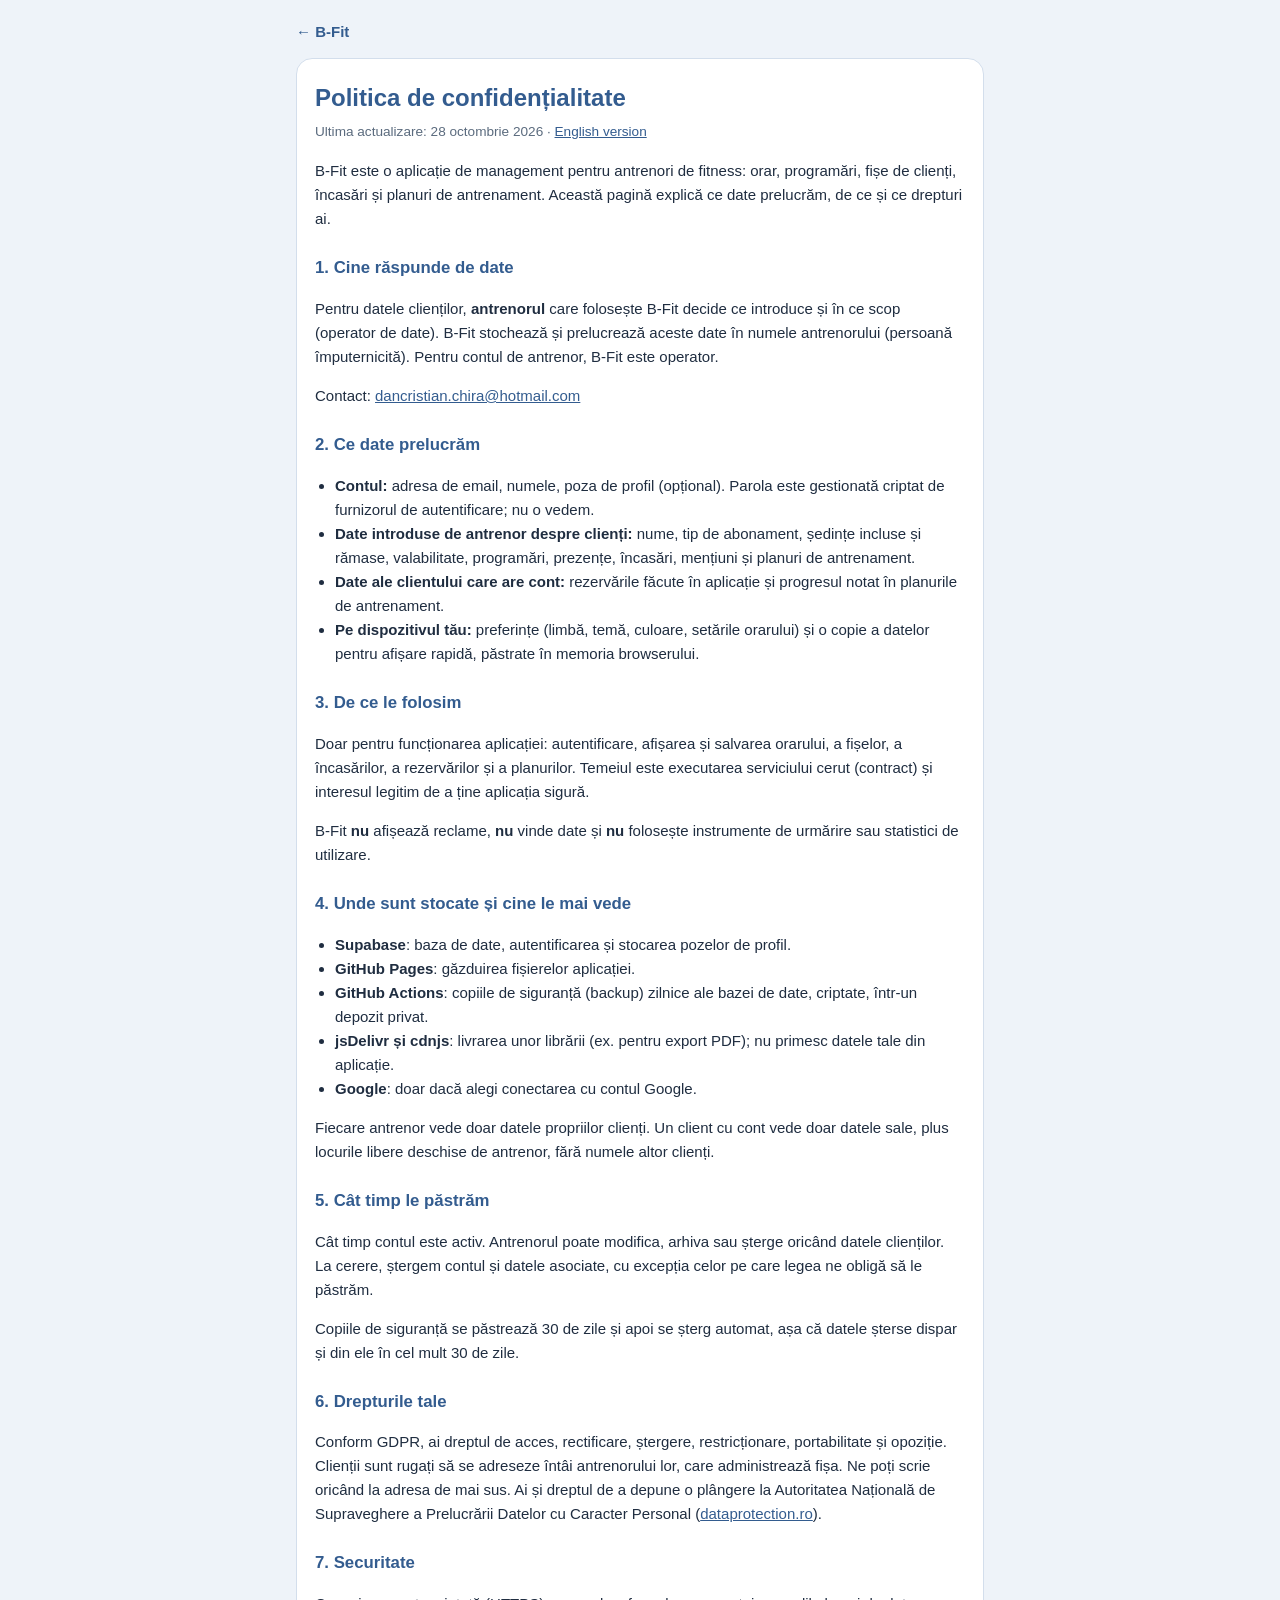
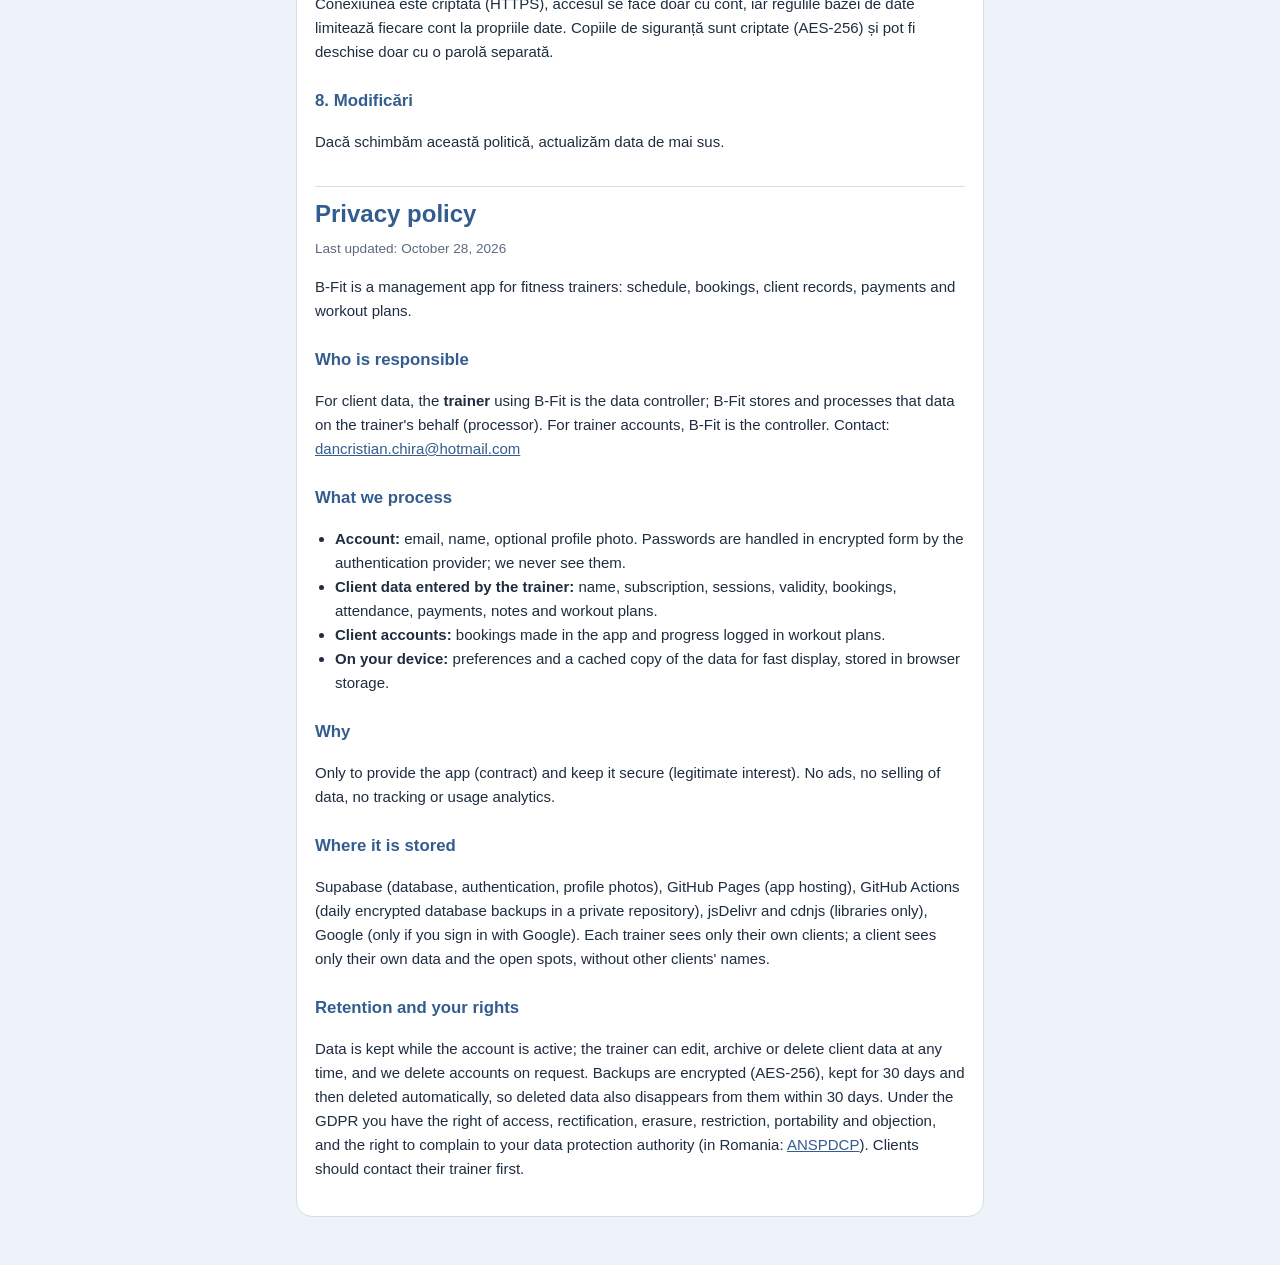
==== confidentialitate.html @ c0c9ba69 "Client: Descarcă PDF descarcă direct (buton mai scurt), fără textul fix „se salvează automat”; email" ====
<!DOCTYPE html>
<html lang="ro">
<head>
  <meta charset="UTF-8">
  <meta name="viewport" content="width=device-width, initial-scale=1.0">
  <title>Politica de confidențialitate · B-Fit</title>
  <link rel="icon" type="image/png" href="icon-blue.png">
  <style>
    :root { --primary: #335c8f; --text: #1f2d40; --muted: #5b6b7e; --bg: #eef3f9; --card: #ffffff; --border: #d3deec; }
    @media (prefers-color-scheme: dark) {
      :root { --primary: #7fa6d9; --text: #e4ecf6; --muted: #94a5ba; --bg: #0d1118; --card: #18202b; --border: #2a3646; }
    }
    * { box-sizing: border-box; }
    body { margin: 0; background: var(--bg); color: var(--text); font: 15px/1.6 -apple-system, BlinkMacSystemFont, "Segoe UI", Roboto, sans-serif; }
    main { max-width: 720px; margin: 0 auto; padding: 20px 16px 48px; }
    .card { background: var(--card); border: 1px solid var(--border); border-radius: 16px; padding: 20px 18px; }
    h1 { color: var(--primary); font-size: 1.5rem; margin: 0 0 4px; }
    h2 { color: var(--primary); font-size: 1.05rem; margin: 24px 0 6px; }
    .data { color: var(--muted); font-size: 0.85rem; margin: 0 0 16px; }
    a { color: var(--primary); }
    ul { padding-left: 20px; }
    .inapoi { display: inline-block; margin-bottom: 14px; font-weight: 700; text-decoration: none; }
    .lang { margin-top: 32px; padding-top: 8px; border-top: 1px solid var(--border); }
  </style>
</head>
<body>
<main>
  <a class="inapoi" href="index.html">← B-Fit</a>
  <div class="card">
    <h1>Politica de confidențialitate</h1>
    <p class="data">Ultima actualizare: 28 octombrie 2026 · <a href="#en">English version</a></p>

    <p>B-Fit este o aplicație de management pentru antrenori de fitness: orar, programări, fișe de clienți, încasări și planuri de antrenament. Această pagină explică ce date prelucrăm, de ce și ce drepturi ai.</p>

    <h2>1. Cine răspunde de date</h2>
    <p>Pentru datele clienților, <b>antrenorul</b> care folosește B-Fit decide ce introduce și în ce scop (operator de date). B-Fit stochează și prelucrează aceste date în numele antrenorului (persoană împuternicită). Pentru contul de antrenor, B-Fit este operator.</p>
    <p>Contact: <a href="mailto:dancristian.chira@hotmail.com">dancristian.chira@hotmail.com</a></p>

    <h2>2. Ce date prelucrăm</h2>
    <ul>
      <li><b>Contul:</b> adresa de email, numele, poza de profil (opțional). Parola este gestionată criptat de furnizorul de autentificare; nu o vedem.</li>
      <li><b>Date introduse de antrenor despre clienți:</b> nume, tip de abonament, ședințe incluse și rămase, valabilitate, programări, prezențe, încasări, mențiuni și planuri de antrenament.</li>
      <li><b>Date ale clientului care are cont:</b> rezervările făcute în aplicație și progresul notat în planurile de antrenament.</li>
      <li><b>Pe dispozitivul tău:</b> preferințe (limbă, temă, culoare, setările orarului) și o copie a datelor pentru afișare rapidă, păstrate în memoria browserului.</li>
    </ul>

    <h2>3. De ce le folosim</h2>
    <p>Doar pentru funcționarea aplicației: autentificare, afișarea și salvarea orarului, a fișelor, a încasărilor, a rezervărilor și a planurilor. Temeiul este executarea serviciului cerut (contract) și interesul legitim de a ține aplicația sigură.</p>
    <p>B-Fit <b>nu</b> afișează reclame, <b>nu</b> vinde date și <b>nu</b> folosește instrumente de urmărire sau statistici de utilizare.</p>

    <h2>4. Unde sunt stocate și cine le mai vede</h2>
    <ul>
      <li><b>Supabase</b>: baza de date, autentificarea și stocarea pozelor de profil.</li>
      <li><b>GitHub Pages</b>: găzduirea fișierelor aplicației.</li>
      <li><b>GitHub Actions</b>: copiile de siguranță (backup) zilnice ale bazei de date, criptate, într-un depozit privat.</li>
      <li><b>jsDelivr și cdnjs</b>: livrarea unor librării (ex. pentru export PDF); nu primesc datele tale din aplicație.</li>
      <li><b>Google</b>: doar dacă alegi conectarea cu contul Google.</li>
    </ul>
    <p>Fiecare antrenor vede doar datele propriilor clienți. Un client cu cont vede doar datele sale, plus locurile libere deschise de antrenor, fără numele altor clienți.</p>

    <h2>5. Cât timp le păstrăm</h2>
    <p>Cât timp contul este activ. Antrenorul poate modifica, arhiva sau șterge oricând datele clienților. La cerere, ștergem contul și datele asociate, cu excepția celor pe care legea ne obligă să le păstrăm.</p>
    <p>Copiile de siguranță se păstrează 30 de zile și apoi se șterg automat, așa că datele șterse dispar și din ele în cel mult 30 de zile.</p>

    <h2>6. Drepturile tale</h2>
    <p>Conform GDPR, ai dreptul de acces, rectificare, ștergere, restricționare, portabilitate și opoziție. Clienții sunt rugați să se adreseze întâi antrenorului lor, care administrează fișa. Ne poți scrie oricând la adresa de mai sus. Ai și dreptul de a depune o plângere la Autoritatea Națională de Supraveghere a Prelucrării Datelor cu Caracter Personal (<a href="https://www.dataprotection.ro" target="_blank" rel="noopener">dataprotection.ro</a>).</p>

    <h2>7. Securitate</h2>
    <p>Conexiunea este criptată (HTTPS), accesul se face doar cu cont, iar regulile bazei de date limitează fiecare cont la propriile date. Copiile de siguranță sunt criptate (AES-256) și pot fi deschise doar cu o parolă separată.</p>

    <h2>8. Modificări</h2>
    <p>Dacă schimbăm această politică, actualizăm data de mai sus.</p>

    <div class="lang" id="en">
      <h1>Privacy policy</h1>
      <p class="data">Last updated: October 28, 2026</p>
      <p>B-Fit is a management app for fitness trainers: schedule, bookings, client records, payments and workout plans.</p>
      <h2>Who is responsible</h2>
      <p>For client data, the <b>trainer</b> using B-Fit is the data controller; B-Fit stores and processes that data on the trainer's behalf (processor). For trainer accounts, B-Fit is the controller. Contact: <a href="mailto:dancristian.chira@hotmail.com">dancristian.chira@hotmail.com</a></p>
      <h2>What we process</h2>
      <ul>
        <li><b>Account:</b> email, name, optional profile photo. Passwords are handled in encrypted form by the authentication provider; we never see them.</li>
        <li><b>Client data entered by the trainer:</b> name, subscription, sessions, validity, bookings, attendance, payments, notes and workout plans.</li>
        <li><b>Client accounts:</b> bookings made in the app and progress logged in workout plans.</li>
        <li><b>On your device:</b> preferences and a cached copy of the data for fast display, stored in browser storage.</li>
      </ul>
      <h2>Why</h2>
      <p>Only to provide the app (contract) and keep it secure (legitimate interest). No ads, no selling of data, no tracking or usage analytics.</p>
      <h2>Where it is stored</h2>
      <p>Supabase (database, authentication, profile photos), GitHub Pages (app hosting), GitHub Actions (daily encrypted database backups in a private repository), jsDelivr and cdnjs (libraries only), Google (only if you sign in with Google). Each trainer sees only their own clients; a client sees only their own data and the open spots, without other clients' names.</p>
      <h2>Retention and your rights</h2>
      <p>Data is kept while the account is active; the trainer can edit, archive or delete client data at any time, and we delete accounts on request. Backups are encrypted (AES-256), kept for 30 days and then deleted automatically, so deleted data also disappears from them within 30 days. Under the GDPR you have the right of access, rectification, erasure, restriction, portability and objection, and the right to complain to your data protection authority (in Romania: <a href="https://www.dataprotection.ro" target="_blank" rel="noopener">ANSPDCP</a>). Clients should contact their trainer first.</p>
    </div>
  </div>
</main>
</body>
</html>
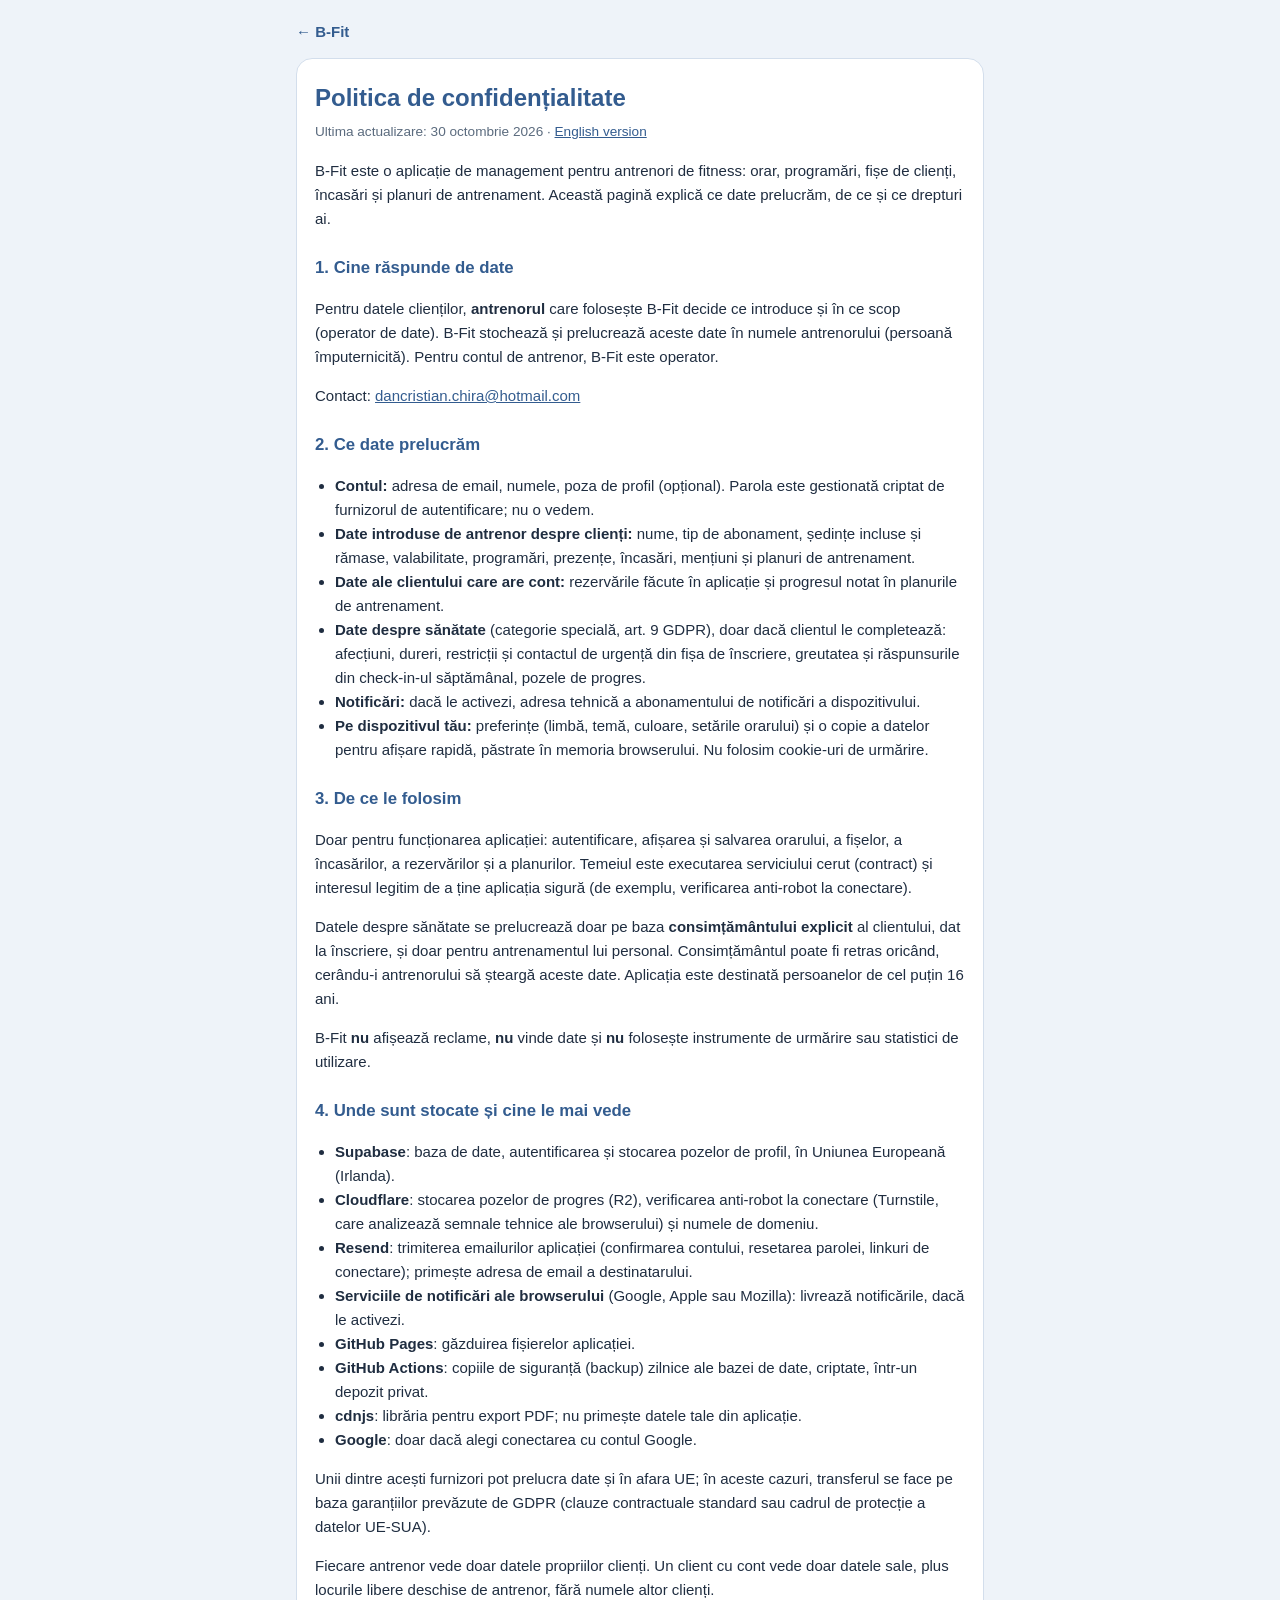
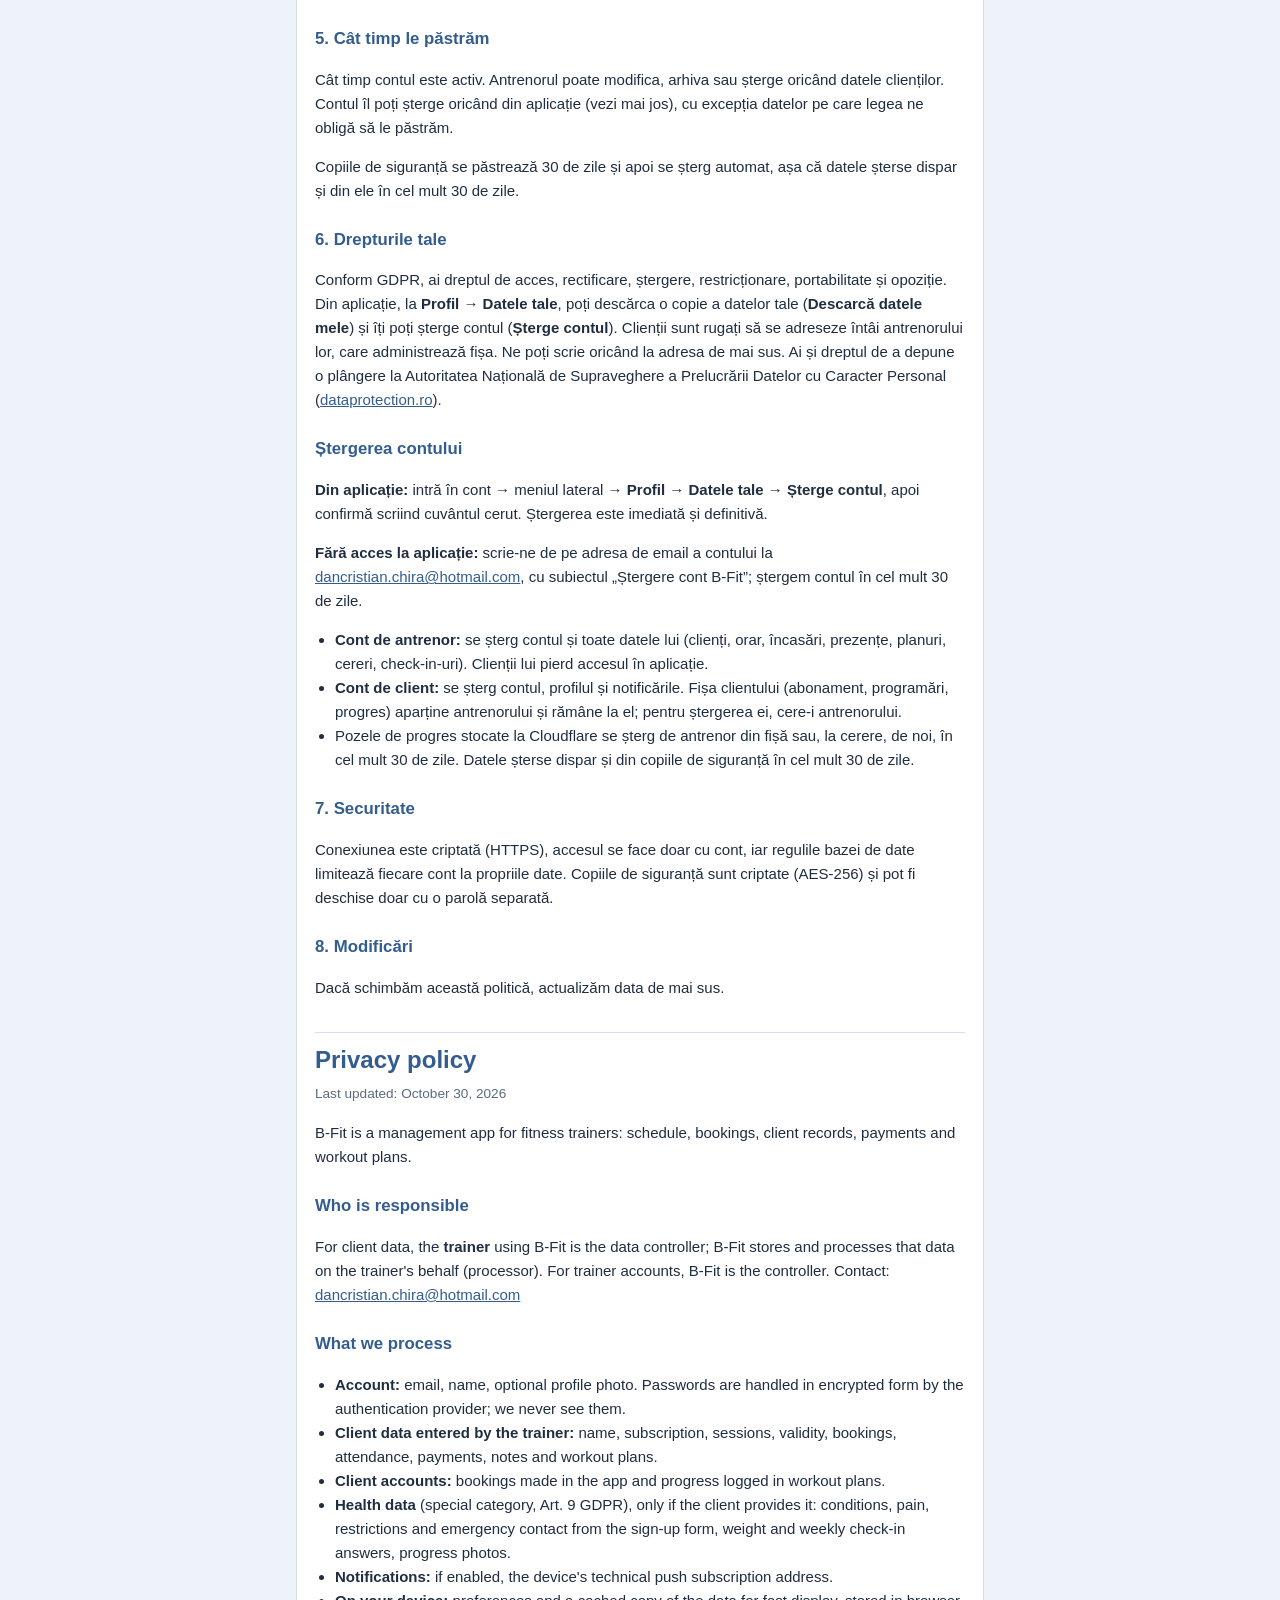
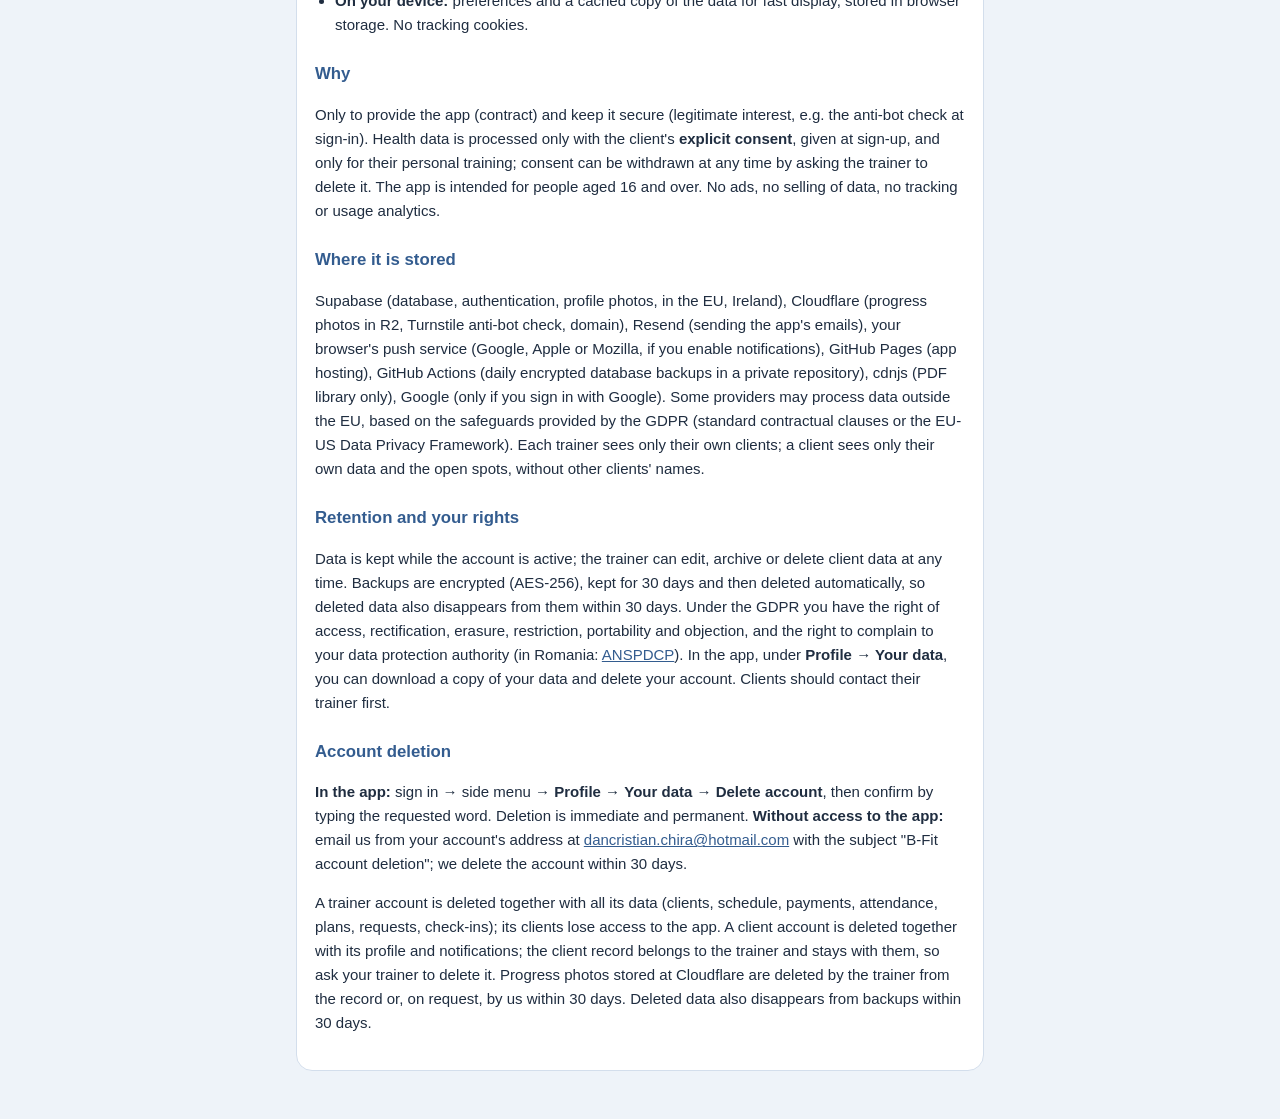
==== commit 9d486d08: "Datele tale în Profil: descarcă datele și șterge contul; acord explicit pentru datele de sănătate la" ====
--- a/confidentialitate.html
+++ b/confidentialitate.html
@@ -28,7 +28,7 @@
   <a class="inapoi" href="index.html">← B-Fit</a>
   <div class="card">
     <h1>Politica de confidențialitate</h1>
-    <p class="data">Ultima actualizare: 28 octombrie 2026 · <a href="#en">English version</a></p>
+    <p class="data">Ultima actualizare: 30 octombrie 2026 · <a href="#en">English version</a></p>
 
     <p>B-Fit este o aplicație de management pentru antrenori de fitness: orar, programări, fișe de clienți, încasări și planuri de antrenament. Această pagină explică ce date prelucrăm, de ce și ce drepturi ai.</p>
 
@@ -41,29 +41,45 @@
       <li><b>Contul:</b> adresa de email, numele, poza de profil (opțional). Parola este gestionată criptat de furnizorul de autentificare; nu o vedem.</li>
       <li><b>Date introduse de antrenor despre clienți:</b> nume, tip de abonament, ședințe incluse și rămase, valabilitate, programări, prezențe, încasări, mențiuni și planuri de antrenament.</li>
       <li><b>Date ale clientului care are cont:</b> rezervările făcute în aplicație și progresul notat în planurile de antrenament.</li>
-      <li><b>Pe dispozitivul tău:</b> preferințe (limbă, temă, culoare, setările orarului) și o copie a datelor pentru afișare rapidă, păstrate în memoria browserului.</li>
+      <li><b>Date despre sănătate</b> (categorie specială, art. 9 GDPR), doar dacă clientul le completează: afecțiuni, dureri, restricții și contactul de urgență din fișa de înscriere, greutatea și răspunsurile din check-in-ul săptămânal, pozele de progres.</li>
+      <li><b>Notificări:</b> dacă le activezi, adresa tehnică a abonamentului de notificări a dispozitivului.</li>
+      <li><b>Pe dispozitivul tău:</b> preferințe (limbă, temă, culoare, setările orarului) și o copie a datelor pentru afișare rapidă, păstrate în memoria browserului. Nu folosim cookie-uri de urmărire.</li>
     </ul>
 
     <h2>3. De ce le folosim</h2>
-    <p>Doar pentru funcționarea aplicației: autentificare, afișarea și salvarea orarului, a fișelor, a încasărilor, a rezervărilor și a planurilor. Temeiul este executarea serviciului cerut (contract) și interesul legitim de a ține aplicația sigură.</p>
+    <p>Doar pentru funcționarea aplicației: autentificare, afișarea și salvarea orarului, a fișelor, a încasărilor, a rezervărilor și a planurilor. Temeiul este executarea serviciului cerut (contract) și interesul legitim de a ține aplicația sigură (de exemplu, verificarea anti-robot la conectare).</p>
+    <p>Datele despre sănătate se prelucrează doar pe baza <b>consimțământului explicit</b> al clientului, dat la înscriere, și doar pentru antrenamentul lui personal. Consimțământul poate fi retras oricând, cerându-i antrenorului să șteargă aceste date. Aplicația este destinată persoanelor de cel puțin 16 ani.</p>
     <p>B-Fit <b>nu</b> afișează reclame, <b>nu</b> vinde date și <b>nu</b> folosește instrumente de urmărire sau statistici de utilizare.</p>
 
     <h2>4. Unde sunt stocate și cine le mai vede</h2>
     <ul>
-      <li><b>Supabase</b>: baza de date, autentificarea și stocarea pozelor de profil.</li>
+      <li><b>Supabase</b>: baza de date, autentificarea și stocarea pozelor de profil, în Uniunea Europeană (Irlanda).</li>
+      <li><b>Cloudflare</b>: stocarea pozelor de progres (R2), verificarea anti-robot la conectare (Turnstile, care analizează semnale tehnice ale browserului) și numele de domeniu.</li>
+      <li><b>Resend</b>: trimiterea emailurilor aplicației (confirmarea contului, resetarea parolei, linkuri de conectare); primește adresa de email a destinatarului.</li>
+      <li><b>Serviciile de notificări ale browserului</b> (Google, Apple sau Mozilla): livrează notificările, dacă le activezi.</li>
       <li><b>GitHub Pages</b>: găzduirea fișierelor aplicației.</li>
       <li><b>GitHub Actions</b>: copiile de siguranță (backup) zilnice ale bazei de date, criptate, într-un depozit privat.</li>
-      <li><b>jsDelivr și cdnjs</b>: livrarea unor librării (ex. pentru export PDF); nu primesc datele tale din aplicație.</li>
+      <li><b>cdnjs</b>: librăria pentru export PDF; nu primește datele tale din aplicație.</li>
       <li><b>Google</b>: doar dacă alegi conectarea cu contul Google.</li>
     </ul>
+    <p>Unii dintre acești furnizori pot prelucra date și în afara UE; în aceste cazuri, transferul se face pe baza garanțiilor prevăzute de GDPR (clauze contractuale standard sau cadrul de protecție a datelor UE-SUA).</p>
     <p>Fiecare antrenor vede doar datele propriilor clienți. Un client cu cont vede doar datele sale, plus locurile libere deschise de antrenor, fără numele altor clienți.</p>
 
     <h2>5. Cât timp le păstrăm</h2>
-    <p>Cât timp contul este activ. Antrenorul poate modifica, arhiva sau șterge oricând datele clienților. La cerere, ștergem contul și datele asociate, cu excepția celor pe care legea ne obligă să le păstrăm.</p>
+    <p>Cât timp contul este activ. Antrenorul poate modifica, arhiva sau șterge oricând datele clienților. Contul îl poți șterge oricând din aplicație (vezi mai jos), cu excepția datelor pe care legea ne obligă să le păstrăm.</p>
     <p>Copiile de siguranță se păstrează 30 de zile și apoi se șterg automat, așa că datele șterse dispar și din ele în cel mult 30 de zile.</p>
 
     <h2>6. Drepturile tale</h2>
-    <p>Conform GDPR, ai dreptul de acces, rectificare, ștergere, restricționare, portabilitate și opoziție. Clienții sunt rugați să se adreseze întâi antrenorului lor, care administrează fișa. Ne poți scrie oricând la adresa de mai sus. Ai și dreptul de a depune o plângere la Autoritatea Națională de Supraveghere a Prelucrării Datelor cu Caracter Personal (<a href="https://www.dataprotection.ro" target="_blank" rel="noopener">dataprotection.ro</a>).</p>
+    <p>Conform GDPR, ai dreptul de acces, rectificare, ștergere, restricționare, portabilitate și opoziție. Din aplicație, la <b>Profil → Datele tale</b>, poți descărca o copie a datelor tale (<b>Descarcă datele mele</b>) și îți poți șterge contul (<b>Șterge contul</b>). Clienții sunt rugați să se adreseze întâi antrenorului lor, care administrează fișa. Ne poți scrie oricând la adresa de mai sus. Ai și dreptul de a depune o plângere la Autoritatea Națională de Supraveghere a Prelucrării Datelor cu Caracter Personal (<a href="https://www.dataprotection.ro" target="_blank" rel="noopener">dataprotection.ro</a>).</p>
+
+    <h2 id="stergere">Ștergerea contului</h2>
+    <p><b>Din aplicație:</b> intră în cont → meniul lateral → <b>Profil</b> → <b>Datele tale</b> → <b>Șterge contul</b>, apoi confirmă scriind cuvântul cerut. Ștergerea este imediată și definitivă.</p>
+    <p><b>Fără acces la aplicație:</b> scrie-ne de pe adresa de email a contului la <a href="mailto:dancristian.chira@hotmail.com">dancristian.chira@hotmail.com</a>, cu subiectul „Ștergere cont B-Fit”; ștergem contul în cel mult 30 de zile.</p>
+    <ul>
+      <li><b>Cont de antrenor:</b> se șterg contul și toate datele lui (clienți, orar, încasări, prezențe, planuri, cereri, check-in-uri). Clienții lui pierd accesul în aplicație.</li>
+      <li><b>Cont de client:</b> se șterg contul, profilul și notificările. Fișa clientului (abonament, programări, progres) aparține antrenorului și rămâne la el; pentru ștergerea ei, cere-i antrenorului.</li>
+      <li>Pozele de progres stocate la Cloudflare se șterg de antrenor din fișă sau, la cerere, de noi, în cel mult 30 de zile. Datele șterse dispar și din copiile de siguranță în cel mult 30 de zile.</li>
+    </ul>
 
     <h2>7. Securitate</h2>
     <p>Conexiunea este criptată (HTTPS), accesul se face doar cu cont, iar regulile bazei de date limitează fiecare cont la propriile date. Copiile de siguranță sunt criptate (AES-256) și pot fi deschise doar cu o parolă separată.</p>
@@ -73,7 +89,7 @@
 
     <div class="lang" id="en">
       <h1>Privacy policy</h1>
-      <p class="data">Last updated: October 28, 2026</p>
+      <p class="data">Last updated: October 30, 2026</p>
       <p>B-Fit is a management app for fitness trainers: schedule, bookings, client records, payments and workout plans.</p>
       <h2>Who is responsible</h2>
       <p>For client data, the <b>trainer</b> using B-Fit is the data controller; B-Fit stores and processes that data on the trainer's behalf (processor). For trainer accounts, B-Fit is the controller. Contact: <a href="mailto:dancristian.chira@hotmail.com">dancristian.chira@hotmail.com</a></p>
@@ -82,14 +98,19 @@
         <li><b>Account:</b> email, name, optional profile photo. Passwords are handled in encrypted form by the authentication provider; we never see them.</li>
         <li><b>Client data entered by the trainer:</b> name, subscription, sessions, validity, bookings, attendance, payments, notes and workout plans.</li>
         <li><b>Client accounts:</b> bookings made in the app and progress logged in workout plans.</li>
-        <li><b>On your device:</b> preferences and a cached copy of the data for fast display, stored in browser storage.</li>
+        <li><b>Health data</b> (special category, Art. 9 GDPR), only if the client provides it: conditions, pain, restrictions and emergency contact from the sign-up form, weight and weekly check-in answers, progress photos.</li>
+        <li><b>Notifications:</b> if enabled, the device's technical push subscription address.</li>
+        <li><b>On your device:</b> preferences and a cached copy of the data for fast display, stored in browser storage. No tracking cookies.</li>
       </ul>
       <h2>Why</h2>
-      <p>Only to provide the app (contract) and keep it secure (legitimate interest). No ads, no selling of data, no tracking or usage analytics.</p>
+      <p>Only to provide the app (contract) and keep it secure (legitimate interest, e.g. the anti-bot check at sign-in). Health data is processed only with the client's <b>explicit consent</b>, given at sign-up, and only for their personal training; consent can be withdrawn at any time by asking the trainer to delete it. The app is intended for people aged 16 and over. No ads, no selling of data, no tracking or usage analytics.</p>
       <h2>Where it is stored</h2>
-      <p>Supabase (database, authentication, profile photos), GitHub Pages (app hosting), GitHub Actions (daily encrypted database backups in a private repository), jsDelivr and cdnjs (libraries only), Google (only if you sign in with Google). Each trainer sees only their own clients; a client sees only their own data and the open spots, without other clients' names.</p>
+      <p>Supabase (database, authentication, profile photos, in the EU, Ireland), Cloudflare (progress photos in R2, Turnstile anti-bot check, domain), Resend (sending the app's emails), your browser's push service (Google, Apple or Mozilla, if you enable notifications), GitHub Pages (app hosting), GitHub Actions (daily encrypted database backups in a private repository), cdnjs (PDF library only), Google (only if you sign in with Google). Some providers may process data outside the EU, based on the safeguards provided by the GDPR (standard contractual clauses or the EU-US Data Privacy Framework). Each trainer sees only their own clients; a client sees only their own data and the open spots, without other clients' names.</p>
       <h2>Retention and your rights</h2>
-      <p>Data is kept while the account is active; the trainer can edit, archive or delete client data at any time, and we delete accounts on request. Backups are encrypted (AES-256), kept for 30 days and then deleted automatically, so deleted data also disappears from them within 30 days. Under the GDPR you have the right of access, rectification, erasure, restriction, portability and objection, and the right to complain to your data protection authority (in Romania: <a href="https://www.dataprotection.ro" target="_blank" rel="noopener">ANSPDCP</a>). Clients should contact their trainer first.</p>
+      <p>Data is kept while the account is active; the trainer can edit, archive or delete client data at any time. Backups are encrypted (AES-256), kept for 30 days and then deleted automatically, so deleted data also disappears from them within 30 days. Under the GDPR you have the right of access, rectification, erasure, restriction, portability and objection, and the right to complain to your data protection authority (in Romania: <a href="https://www.dataprotection.ro" target="_blank" rel="noopener">ANSPDCP</a>). In the app, under <b>Profile → Your data</b>, you can download a copy of your data and delete your account. Clients should contact their trainer first.</p>
+      <h2 id="deletion">Account deletion</h2>
+      <p><b>In the app:</b> sign in → side menu → <b>Profile</b> → <b>Your data</b> → <b>Delete account</b>, then confirm by typing the requested word. Deletion is immediate and permanent. <b>Without access to the app:</b> email us from your account's address at <a href="mailto:dancristian.chira@hotmail.com">dancristian.chira@hotmail.com</a> with the subject "B-Fit account deletion"; we delete the account within 30 days.</p>
+      <p>A trainer account is deleted together with all its data (clients, schedule, payments, attendance, plans, requests, check-ins); its clients lose access to the app. A client account is deleted together with its profile and notifications; the client record belongs to the trainer and stays with them, so ask your trainer to delete it. Progress photos stored at Cloudflare are deleted by the trainer from the record or, on request, by us within 30 days. Deleted data also disappears from backups within 30 days.</p>
     </div>
   </div>
 </main>
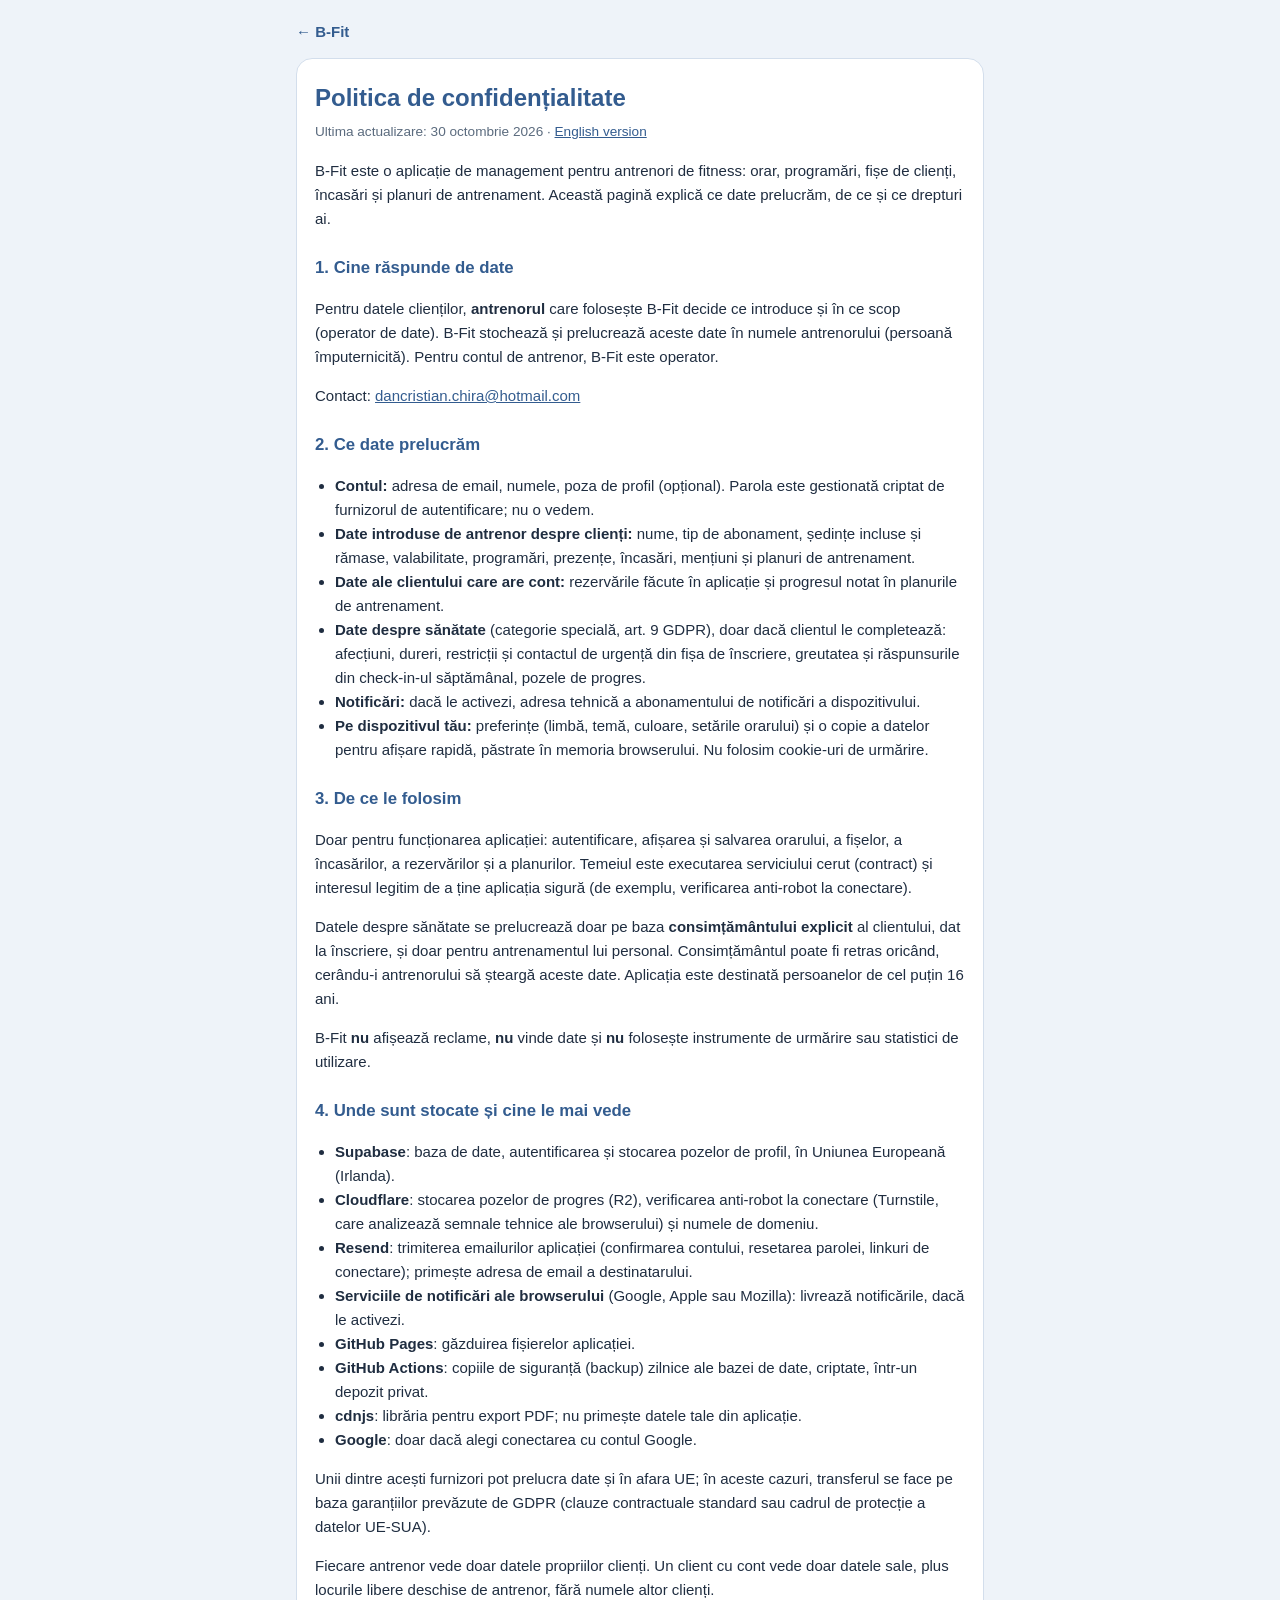
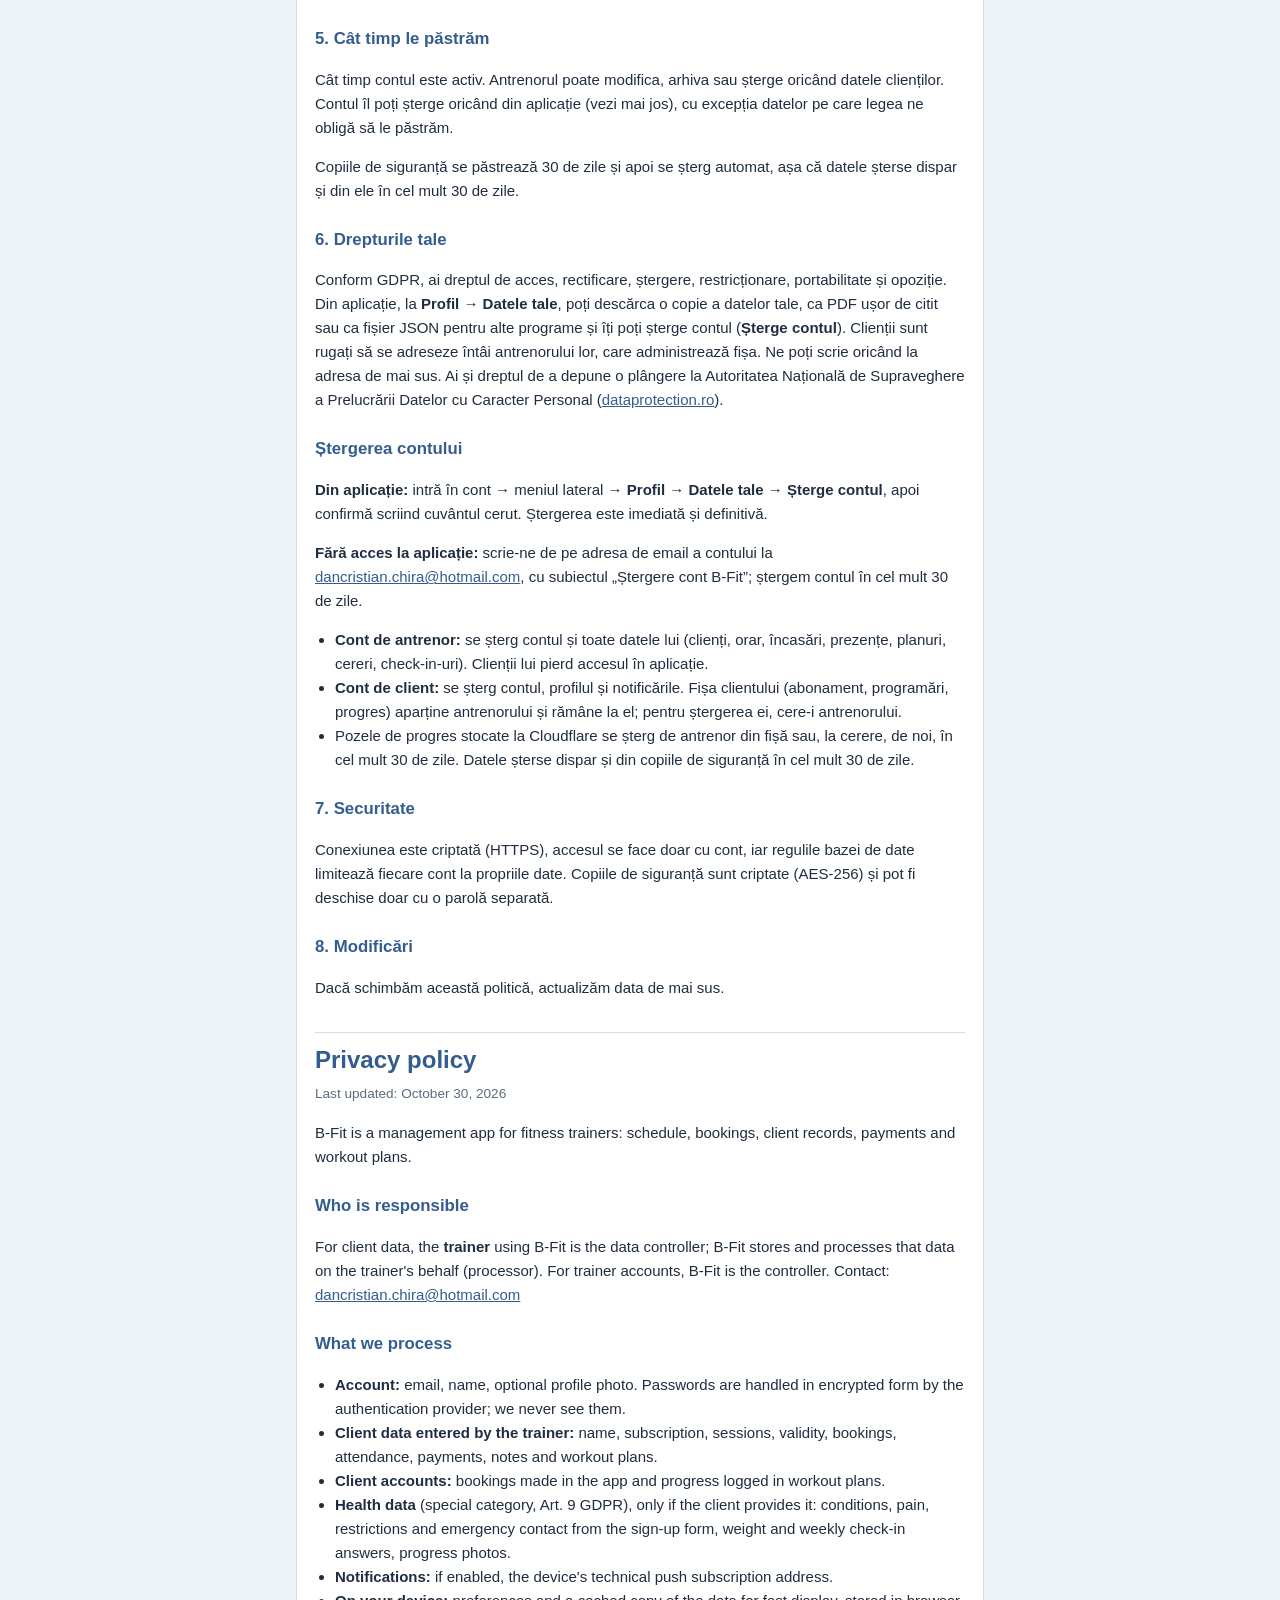
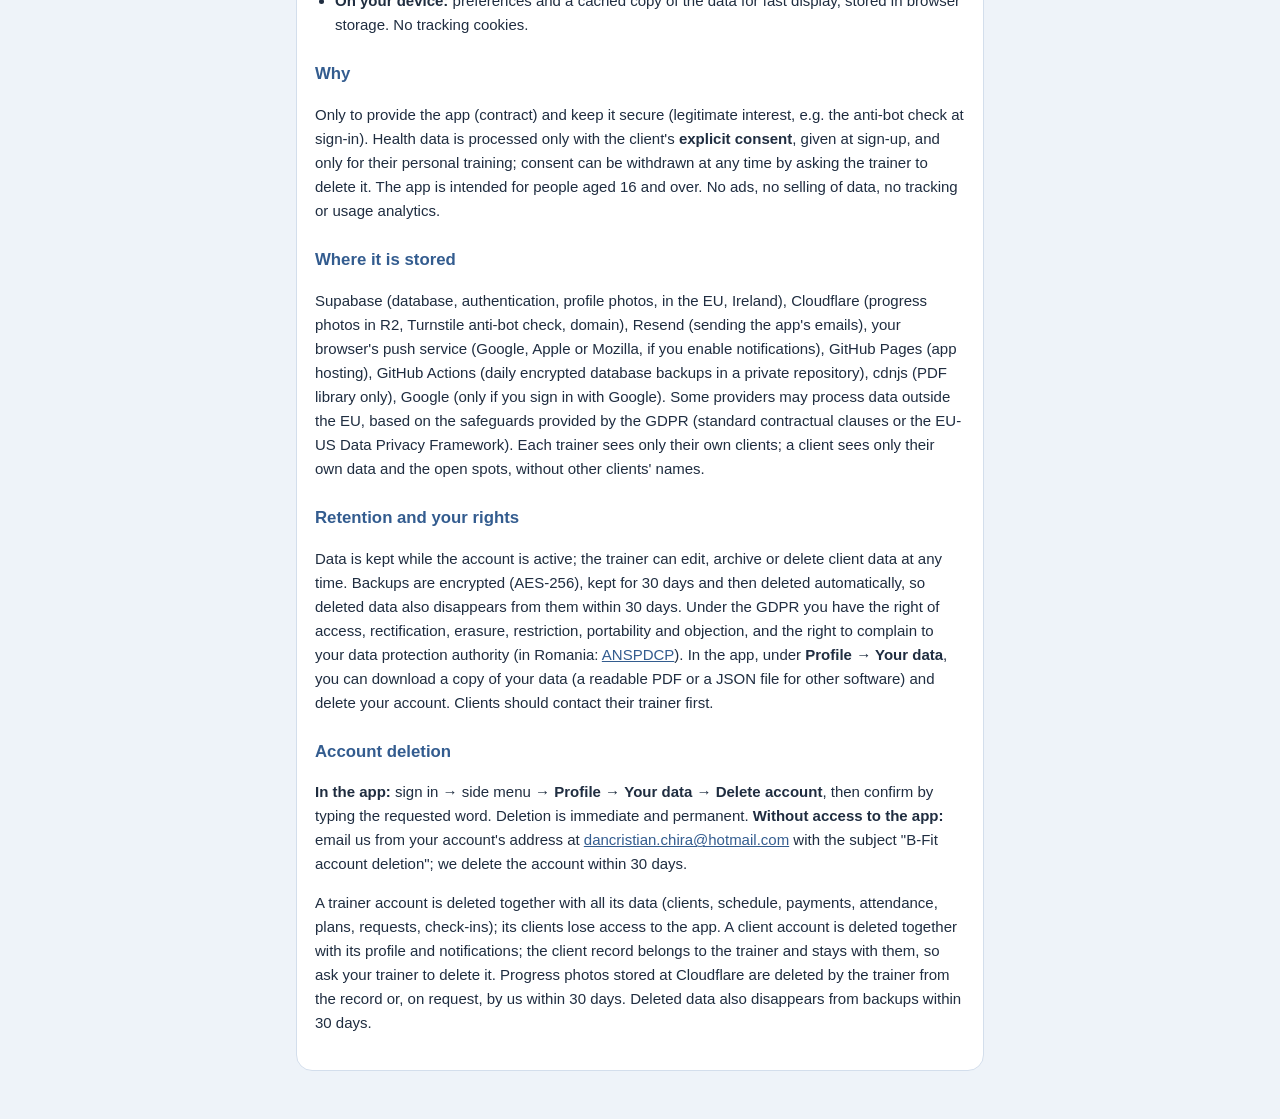
==== commit 710de8d1: "Cod QR pentru linkul de înscriere și linkul de check-in (clientul scanează direct de pe telefonul an" ====
--- a/confidentialitate.html
+++ b/confidentialitate.html
@@ -70,7 +70,7 @@
     <p>Copiile de siguranță se păstrează 30 de zile și apoi se șterg automat, așa că datele șterse dispar și din ele în cel mult 30 de zile.</p>
 
     <h2>6. Drepturile tale</h2>
-    <p>Conform GDPR, ai dreptul de acces, rectificare, ștergere, restricționare, portabilitate și opoziție. Din aplicație, la <b>Profil → Datele tale</b>, poți descărca o copie a datelor tale (<b>Descarcă datele mele</b>) și îți poți șterge contul (<b>Șterge contul</b>). Clienții sunt rugați să se adreseze întâi antrenorului lor, care administrează fișa. Ne poți scrie oricând la adresa de mai sus. Ai și dreptul de a depune o plângere la Autoritatea Națională de Supraveghere a Prelucrării Datelor cu Caracter Personal (<a href="https://www.dataprotection.ro" target="_blank" rel="noopener">dataprotection.ro</a>).</p>
+    <p>Conform GDPR, ai dreptul de acces, rectificare, ștergere, restricționare, portabilitate și opoziție. Din aplicație, la <b>Profil → Datele tale</b>, poți descărca o copie a datelor tale, ca PDF ușor de citit sau ca fișier JSON pentru alte programe și îți poți șterge contul (<b>Șterge contul</b>). Clienții sunt rugați să se adreseze întâi antrenorului lor, care administrează fișa. Ne poți scrie oricând la adresa de mai sus. Ai și dreptul de a depune o plângere la Autoritatea Națională de Supraveghere a Prelucrării Datelor cu Caracter Personal (<a href="https://www.dataprotection.ro" target="_blank" rel="noopener">dataprotection.ro</a>).</p>
 
     <h2 id="stergere">Ștergerea contului</h2>
     <p><b>Din aplicație:</b> intră în cont → meniul lateral → <b>Profil</b> → <b>Datele tale</b> → <b>Șterge contul</b>, apoi confirmă scriind cuvântul cerut. Ștergerea este imediată și definitivă.</p>
@@ -107,7 +107,7 @@
       <h2>Where it is stored</h2>
       <p>Supabase (database, authentication, profile photos, in the EU, Ireland), Cloudflare (progress photos in R2, Turnstile anti-bot check, domain), Resend (sending the app's emails), your browser's push service (Google, Apple or Mozilla, if you enable notifications), GitHub Pages (app hosting), GitHub Actions (daily encrypted database backups in a private repository), cdnjs (PDF library only), Google (only if you sign in with Google). Some providers may process data outside the EU, based on the safeguards provided by the GDPR (standard contractual clauses or the EU-US Data Privacy Framework). Each trainer sees only their own clients; a client sees only their own data and the open spots, without other clients' names.</p>
       <h2>Retention and your rights</h2>
-      <p>Data is kept while the account is active; the trainer can edit, archive or delete client data at any time. Backups are encrypted (AES-256), kept for 30 days and then deleted automatically, so deleted data also disappears from them within 30 days. Under the GDPR you have the right of access, rectification, erasure, restriction, portability and objection, and the right to complain to your data protection authority (in Romania: <a href="https://www.dataprotection.ro" target="_blank" rel="noopener">ANSPDCP</a>). In the app, under <b>Profile → Your data</b>, you can download a copy of your data and delete your account. Clients should contact their trainer first.</p>
+      <p>Data is kept while the account is active; the trainer can edit, archive or delete client data at any time. Backups are encrypted (AES-256), kept for 30 days and then deleted automatically, so deleted data also disappears from them within 30 days. Under the GDPR you have the right of access, rectification, erasure, restriction, portability and objection, and the right to complain to your data protection authority (in Romania: <a href="https://www.dataprotection.ro" target="_blank" rel="noopener">ANSPDCP</a>). In the app, under <b>Profile → Your data</b>, you can download a copy of your data (a readable PDF or a JSON file for other software) and delete your account. Clients should contact their trainer first.</p>
       <h2 id="deletion">Account deletion</h2>
       <p><b>In the app:</b> sign in → side menu → <b>Profile</b> → <b>Your data</b> → <b>Delete account</b>, then confirm by typing the requested word. Deletion is immediate and permanent. <b>Without access to the app:</b> email us from your account's address at <a href="mailto:dancristian.chira@hotmail.com">dancristian.chira@hotmail.com</a> with the subject "B-Fit account deletion"; we delete the account within 30 days.</p>
       <p>A trainer account is deleted together with all its data (clients, schedule, payments, attendance, plans, requests, check-ins); its clients lose access to the app. A client account is deleted together with its profile and notifications; the client record belongs to the trainer and stays with them, so ask your trainer to delete it. Progress photos stored at Cloudflare are deleted by the trainer from the record or, on request, by us within 30 days. Deleted data also disappears from backups within 30 days.</p>
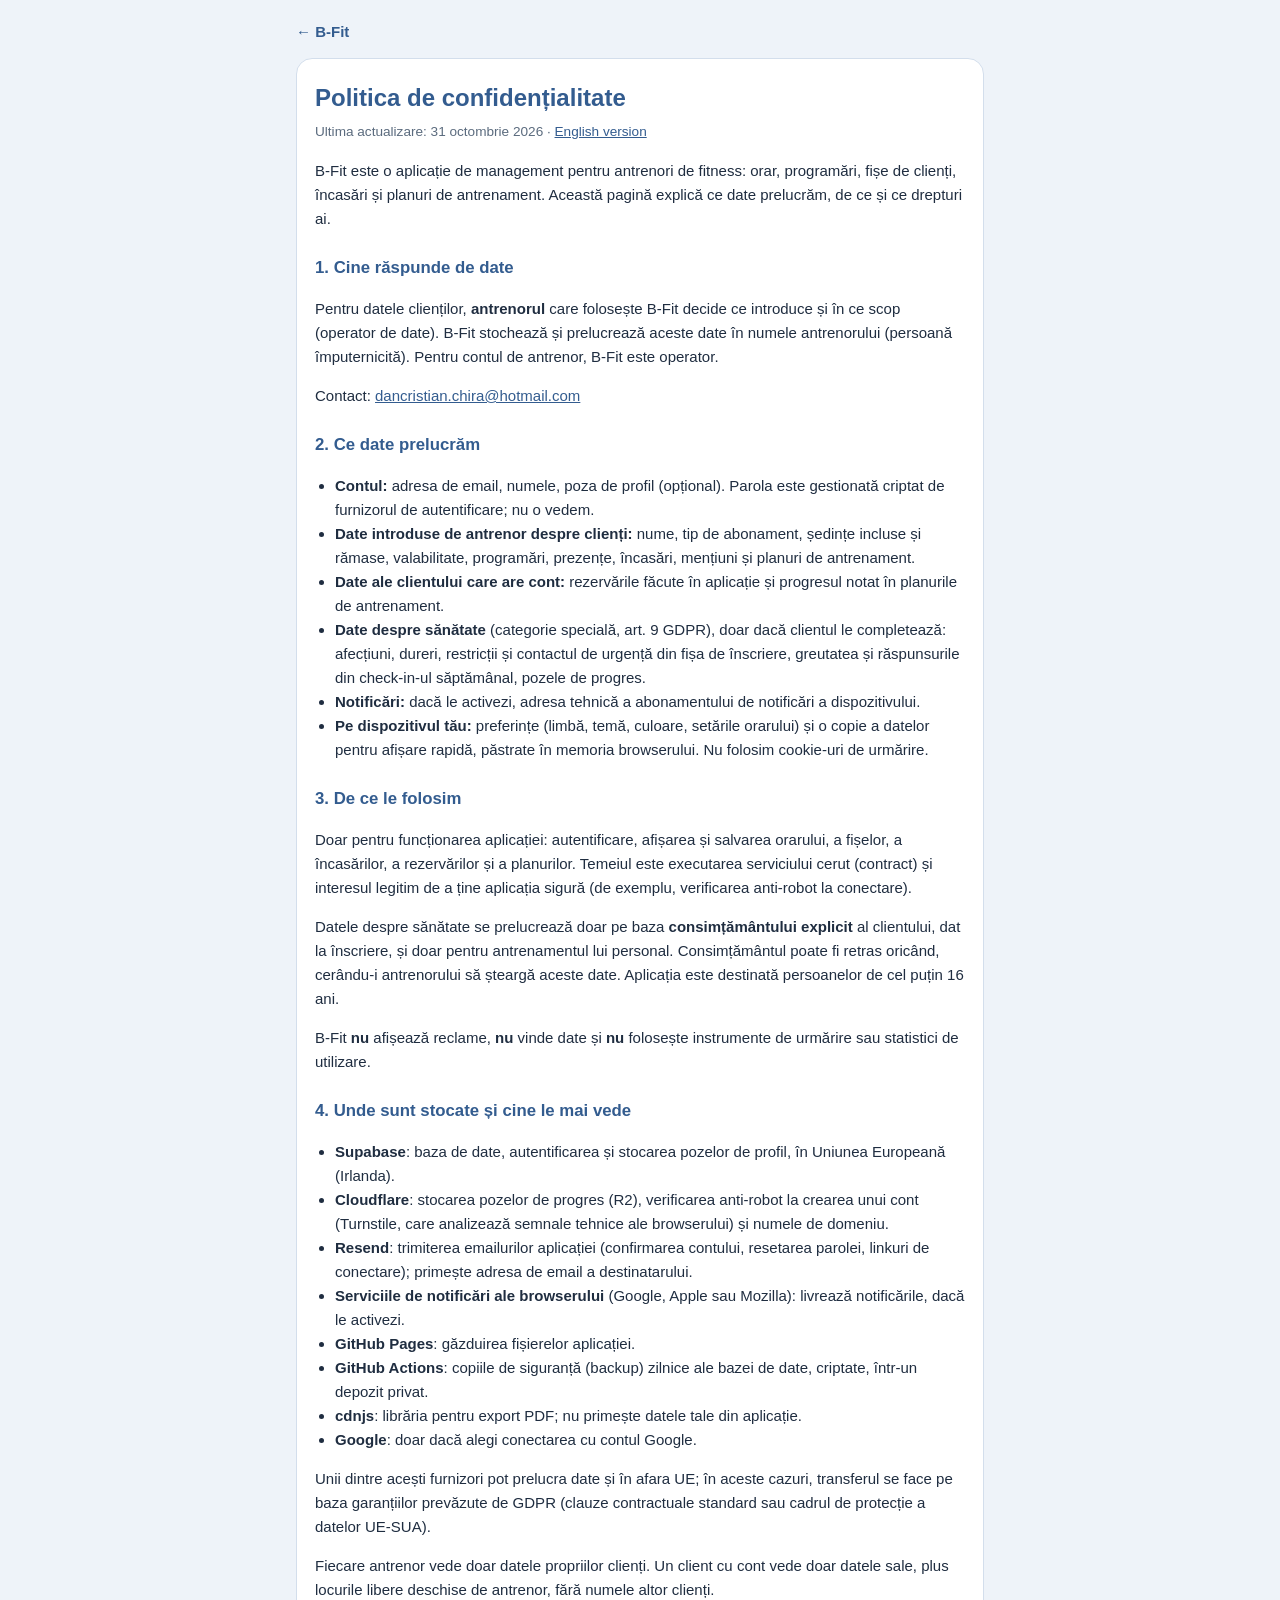
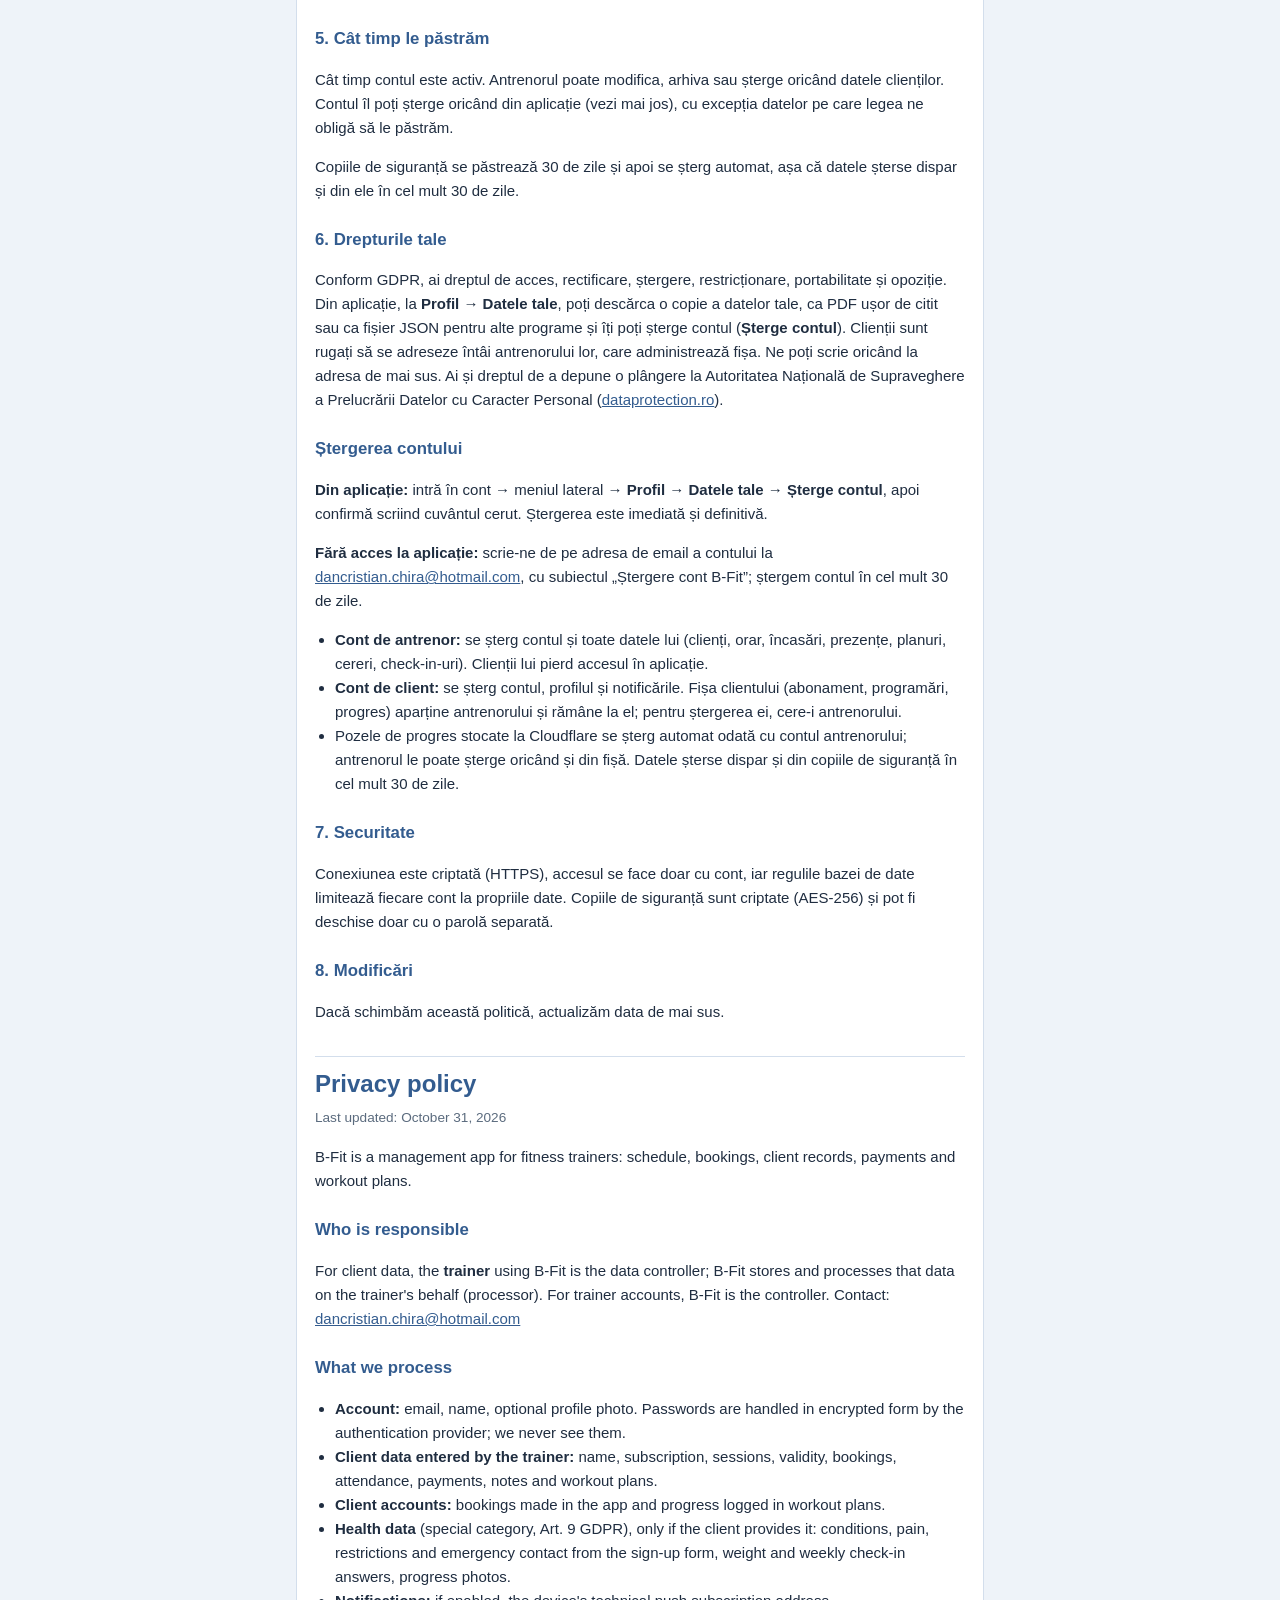
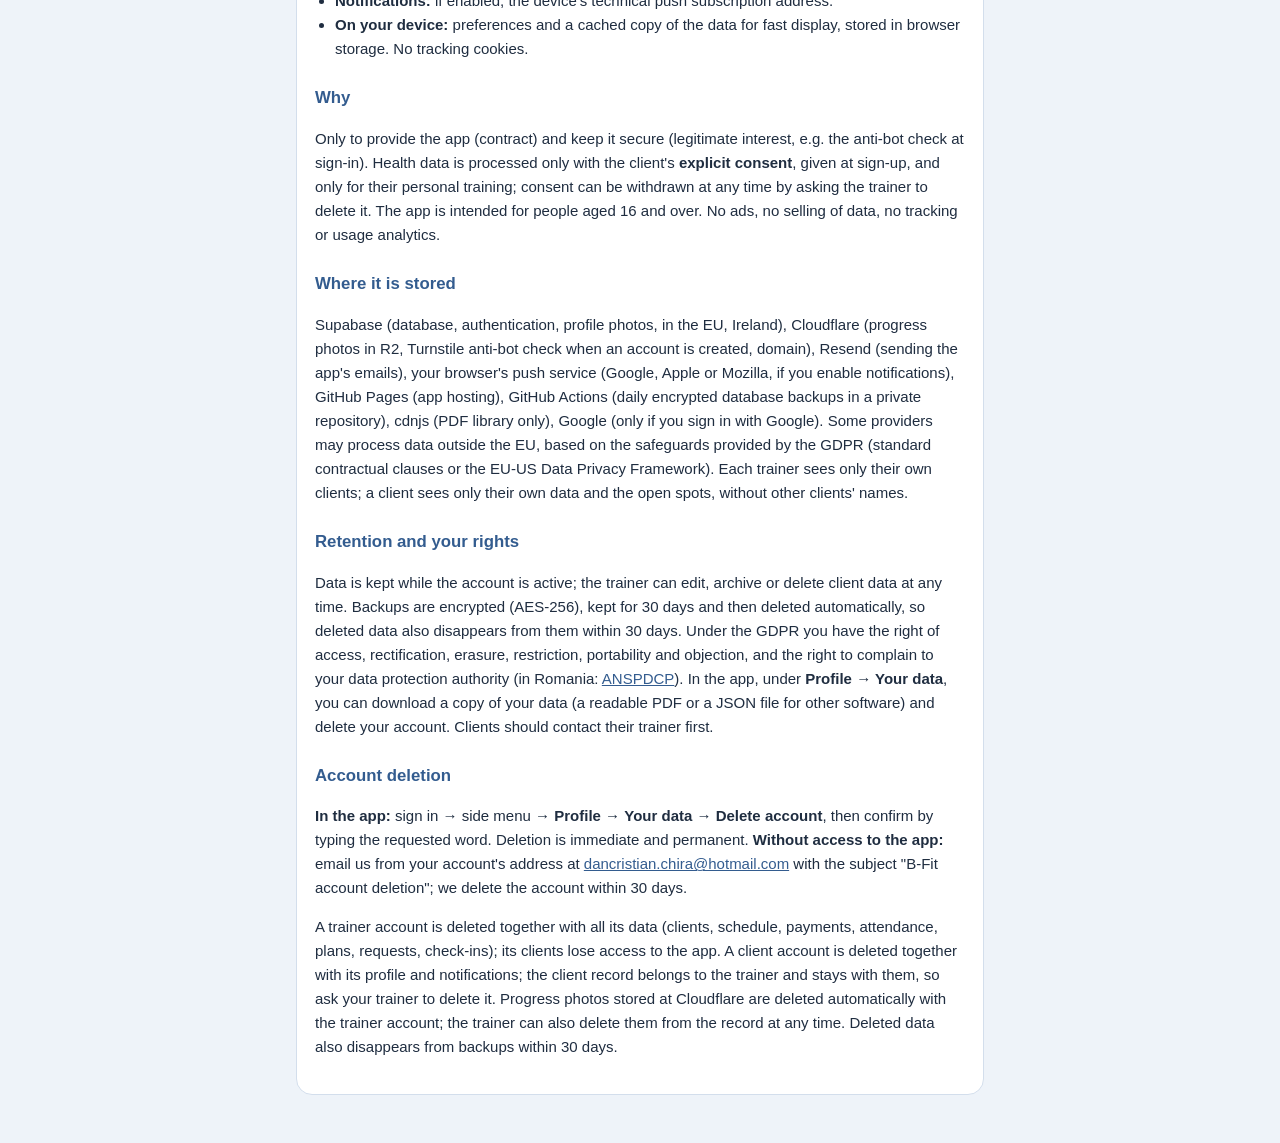
==== commit 8d39cf27: "Ștergerea contului de antrenor șterge și pozele de progres ale clienților (Cloudflare); politica de " ====
--- a/confidentialitate.html
+++ b/confidentialitate.html
@@ -28,7 +28,7 @@
   <a class="inapoi" href="index.html">← B-Fit</a>
   <div class="card">
     <h1>Politica de confidențialitate</h1>
-    <p class="data">Ultima actualizare: 30 octombrie 2026 · <a href="#en">English version</a></p>
+    <p class="data">Ultima actualizare: 31 octombrie 2026 · <a href="#en">English version</a></p>
 
     <p>B-Fit este o aplicație de management pentru antrenori de fitness: orar, programări, fișe de clienți, încasări și planuri de antrenament. Această pagină explică ce date prelucrăm, de ce și ce drepturi ai.</p>
 
@@ -54,7 +54,7 @@
     <h2>4. Unde sunt stocate și cine le mai vede</h2>
     <ul>
       <li><b>Supabase</b>: baza de date, autentificarea și stocarea pozelor de profil, în Uniunea Europeană (Irlanda).</li>
-      <li><b>Cloudflare</b>: stocarea pozelor de progres (R2), verificarea anti-robot la conectare (Turnstile, care analizează semnale tehnice ale browserului) și numele de domeniu.</li>
+      <li><b>Cloudflare</b>: stocarea pozelor de progres (R2), verificarea anti-robot la crearea unui cont (Turnstile, care analizează semnale tehnice ale browserului) și numele de domeniu.</li>
       <li><b>Resend</b>: trimiterea emailurilor aplicației (confirmarea contului, resetarea parolei, linkuri de conectare); primește adresa de email a destinatarului.</li>
       <li><b>Serviciile de notificări ale browserului</b> (Google, Apple sau Mozilla): livrează notificările, dacă le activezi.</li>
       <li><b>GitHub Pages</b>: găzduirea fișierelor aplicației.</li>
@@ -78,7 +78,7 @@
     <ul>
       <li><b>Cont de antrenor:</b> se șterg contul și toate datele lui (clienți, orar, încasări, prezențe, planuri, cereri, check-in-uri). Clienții lui pierd accesul în aplicație.</li>
       <li><b>Cont de client:</b> se șterg contul, profilul și notificările. Fișa clientului (abonament, programări, progres) aparține antrenorului și rămâne la el; pentru ștergerea ei, cere-i antrenorului.</li>
-      <li>Pozele de progres stocate la Cloudflare se șterg de antrenor din fișă sau, la cerere, de noi, în cel mult 30 de zile. Datele șterse dispar și din copiile de siguranță în cel mult 30 de zile.</li>
+      <li>Pozele de progres stocate la Cloudflare se șterg automat odată cu contul antrenorului; antrenorul le poate șterge oricând și din fișă. Datele șterse dispar și din copiile de siguranță în cel mult 30 de zile.</li>
     </ul>
 
     <h2>7. Securitate</h2>
@@ -89,7 +89,7 @@
 
     <div class="lang" id="en">
       <h1>Privacy policy</h1>
-      <p class="data">Last updated: October 30, 2026</p>
+      <p class="data">Last updated: October 31, 2026</p>
       <p>B-Fit is a management app for fitness trainers: schedule, bookings, client records, payments and workout plans.</p>
       <h2>Who is responsible</h2>
       <p>For client data, the <b>trainer</b> using B-Fit is the data controller; B-Fit stores and processes that data on the trainer's behalf (processor). For trainer accounts, B-Fit is the controller. Contact: <a href="mailto:dancristian.chira@hotmail.com">dancristian.chira@hotmail.com</a></p>
@@ -105,12 +105,12 @@
       <h2>Why</h2>
       <p>Only to provide the app (contract) and keep it secure (legitimate interest, e.g. the anti-bot check at sign-in). Health data is processed only with the client's <b>explicit consent</b>, given at sign-up, and only for their personal training; consent can be withdrawn at any time by asking the trainer to delete it. The app is intended for people aged 16 and over. No ads, no selling of data, no tracking or usage analytics.</p>
       <h2>Where it is stored</h2>
-      <p>Supabase (database, authentication, profile photos, in the EU, Ireland), Cloudflare (progress photos in R2, Turnstile anti-bot check, domain), Resend (sending the app's emails), your browser's push service (Google, Apple or Mozilla, if you enable notifications), GitHub Pages (app hosting), GitHub Actions (daily encrypted database backups in a private repository), cdnjs (PDF library only), Google (only if you sign in with Google). Some providers may process data outside the EU, based on the safeguards provided by the GDPR (standard contractual clauses or the EU-US Data Privacy Framework). Each trainer sees only their own clients; a client sees only their own data and the open spots, without other clients' names.</p>
+      <p>Supabase (database, authentication, profile photos, in the EU, Ireland), Cloudflare (progress photos in R2, Turnstile anti-bot check when an account is created, domain), Resend (sending the app's emails), your browser's push service (Google, Apple or Mozilla, if you enable notifications), GitHub Pages (app hosting), GitHub Actions (daily encrypted database backups in a private repository), cdnjs (PDF library only), Google (only if you sign in with Google). Some providers may process data outside the EU, based on the safeguards provided by the GDPR (standard contractual clauses or the EU-US Data Privacy Framework). Each trainer sees only their own clients; a client sees only their own data and the open spots, without other clients' names.</p>
       <h2>Retention and your rights</h2>
       <p>Data is kept while the account is active; the trainer can edit, archive or delete client data at any time. Backups are encrypted (AES-256), kept for 30 days and then deleted automatically, so deleted data also disappears from them within 30 days. Under the GDPR you have the right of access, rectification, erasure, restriction, portability and objection, and the right to complain to your data protection authority (in Romania: <a href="https://www.dataprotection.ro" target="_blank" rel="noopener">ANSPDCP</a>). In the app, under <b>Profile → Your data</b>, you can download a copy of your data (a readable PDF or a JSON file for other software) and delete your account. Clients should contact their trainer first.</p>
       <h2 id="deletion">Account deletion</h2>
       <p><b>In the app:</b> sign in → side menu → <b>Profile</b> → <b>Your data</b> → <b>Delete account</b>, then confirm by typing the requested word. Deletion is immediate and permanent. <b>Without access to the app:</b> email us from your account's address at <a href="mailto:dancristian.chira@hotmail.com">dancristian.chira@hotmail.com</a> with the subject "B-Fit account deletion"; we delete the account within 30 days.</p>
-      <p>A trainer account is deleted together with all its data (clients, schedule, payments, attendance, plans, requests, check-ins); its clients lose access to the app. A client account is deleted together with its profile and notifications; the client record belongs to the trainer and stays with them, so ask your trainer to delete it. Progress photos stored at Cloudflare are deleted by the trainer from the record or, on request, by us within 30 days. Deleted data also disappears from backups within 30 days.</p>
+      <p>A trainer account is deleted together with all its data (clients, schedule, payments, attendance, plans, requests, check-ins); its clients lose access to the app. A client account is deleted together with its profile and notifications; the client record belongs to the trainer and stays with them, so ask your trainer to delete it. Progress photos stored at Cloudflare are deleted automatically with the trainer account; the trainer can also delete them from the record at any time. Deleted data also disappears from backups within 30 days.</p>
     </div>
   </div>
 </main>
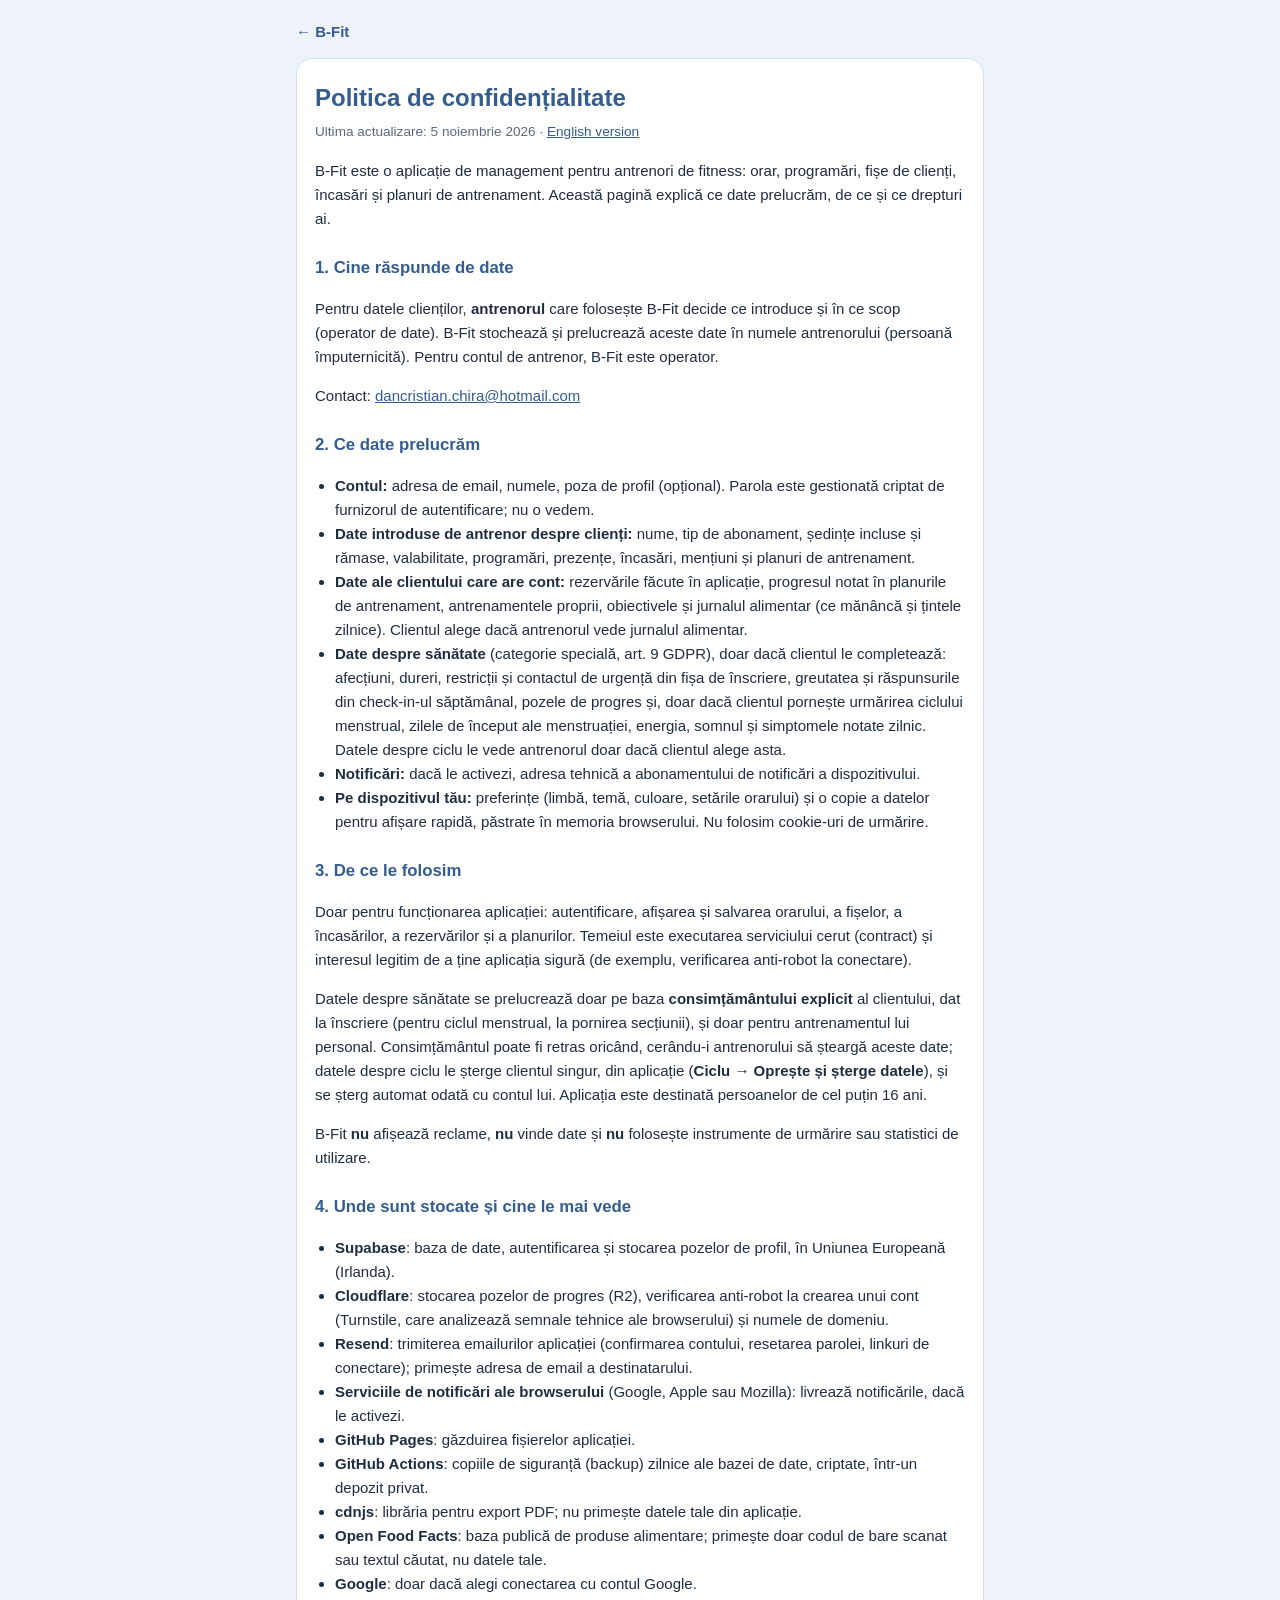
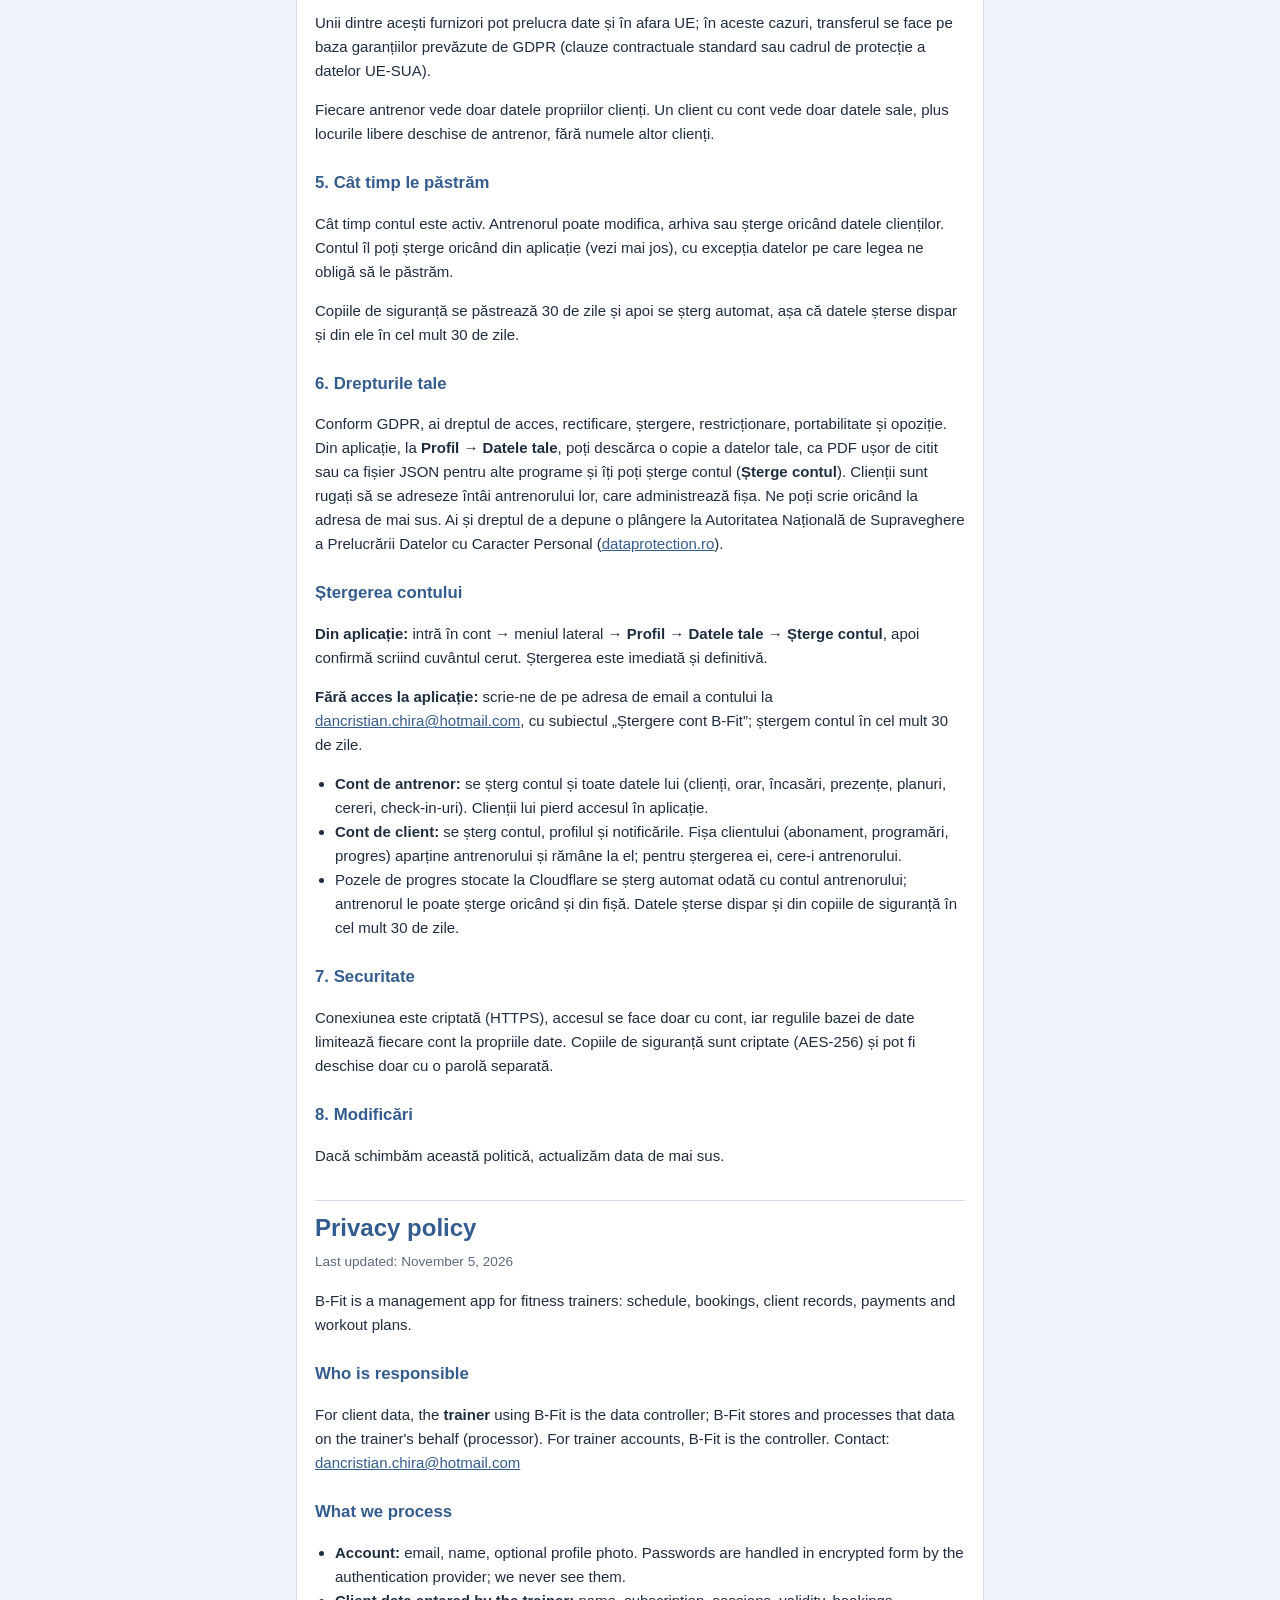
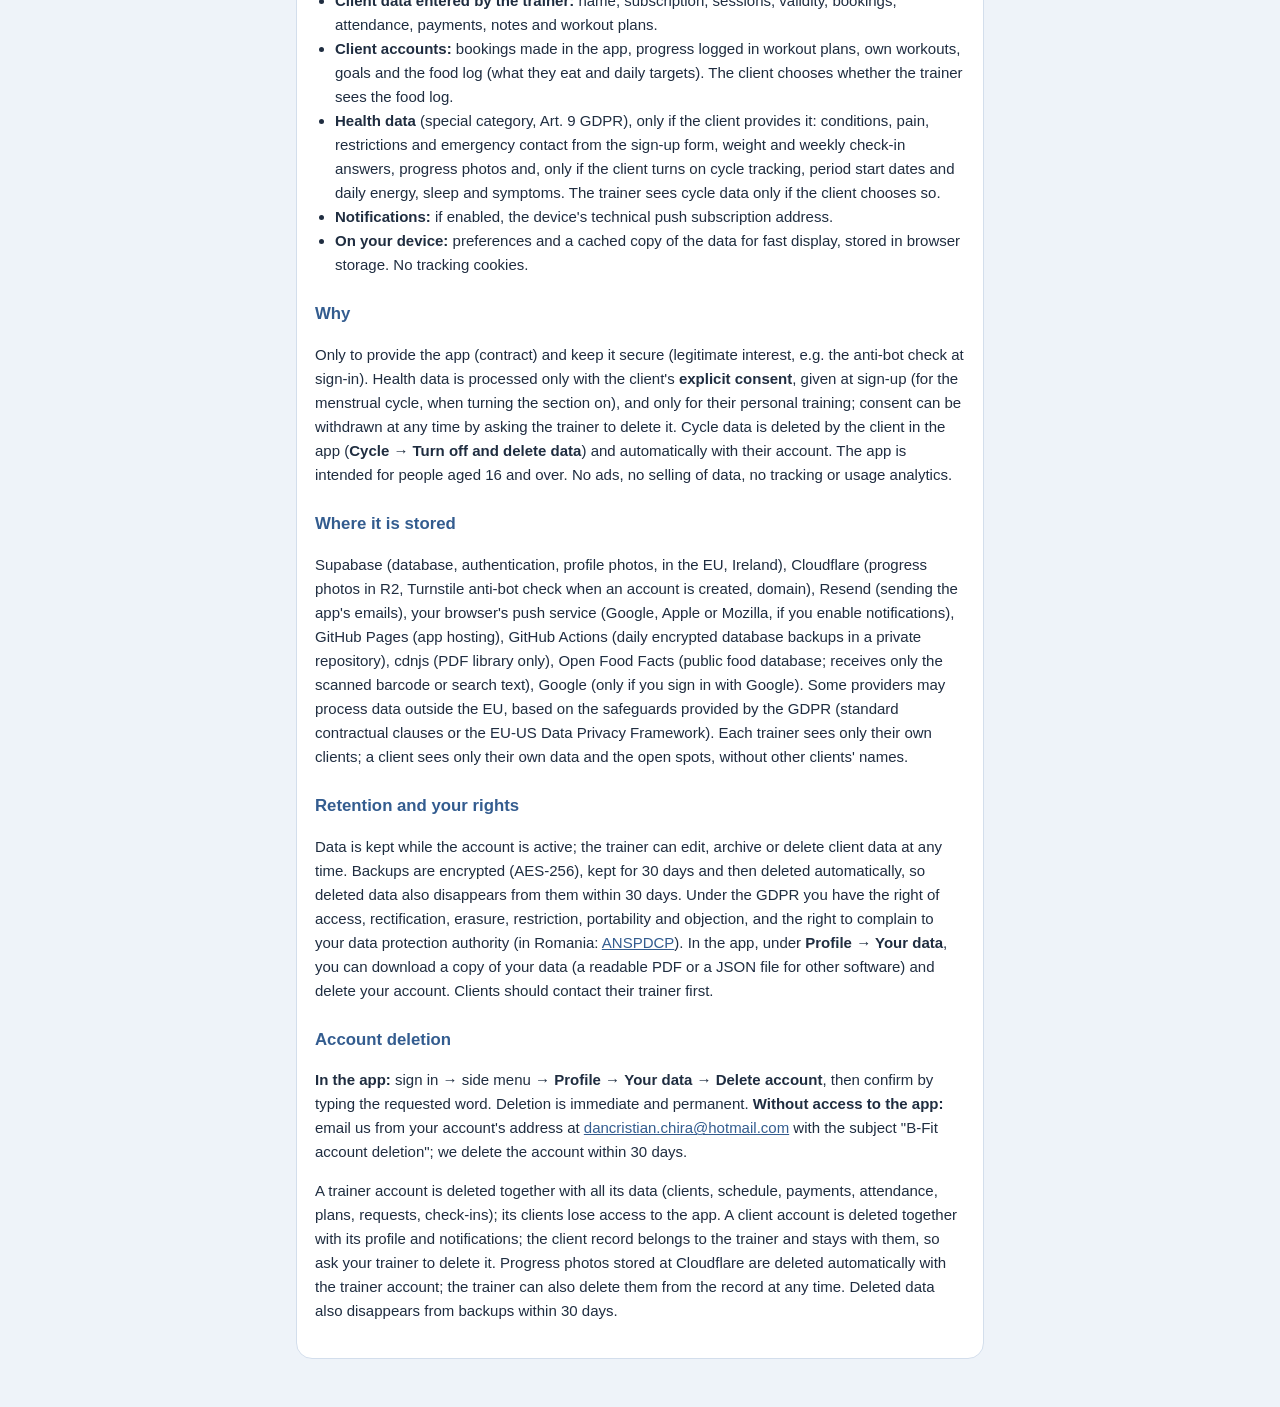
==== commit c13e80e8: "Ciclu menstrual (opțional, din Setări): faza de azi pe Acasă cu sfat pentru antrenament, check-in zi" ====
--- a/confidentialitate.html
+++ b/confidentialitate.html
@@ -28,7 +28,7 @@
   <a class="inapoi" href="index.html">← B-Fit</a>
   <div class="card">
     <h1>Politica de confidențialitate</h1>
-    <p class="data">Ultima actualizare: 31 octombrie 2026 · <a href="#en">English version</a></p>
+    <p class="data">Ultima actualizare: 5 noiembrie 2026 · <a href="#en">English version</a></p>
 
     <p>B-Fit este o aplicație de management pentru antrenori de fitness: orar, programări, fișe de clienți, încasări și planuri de antrenament. Această pagină explică ce date prelucrăm, de ce și ce drepturi ai.</p>
 
@@ -40,15 +40,15 @@
     <ul>
       <li><b>Contul:</b> adresa de email, numele, poza de profil (opțional). Parola este gestionată criptat de furnizorul de autentificare; nu o vedem.</li>
       <li><b>Date introduse de antrenor despre clienți:</b> nume, tip de abonament, ședințe incluse și rămase, valabilitate, programări, prezențe, încasări, mențiuni și planuri de antrenament.</li>
-      <li><b>Date ale clientului care are cont:</b> rezervările făcute în aplicație și progresul notat în planurile de antrenament.</li>
-      <li><b>Date despre sănătate</b> (categorie specială, art. 9 GDPR), doar dacă clientul le completează: afecțiuni, dureri, restricții și contactul de urgență din fișa de înscriere, greutatea și răspunsurile din check-in-ul săptămânal, pozele de progres.</li>
+      <li><b>Date ale clientului care are cont:</b> rezervările făcute în aplicație, progresul notat în planurile de antrenament, antrenamentele proprii, obiectivele și jurnalul alimentar (ce mănâncă și țintele zilnice). Clientul alege dacă antrenorul vede jurnalul alimentar.</li>
+      <li><b>Date despre sănătate</b> (categorie specială, art. 9 GDPR), doar dacă clientul le completează: afecțiuni, dureri, restricții și contactul de urgență din fișa de înscriere, greutatea și răspunsurile din check-in-ul săptămânal, pozele de progres și, doar dacă clientul pornește urmărirea ciclului menstrual, zilele de început ale menstruației, energia, somnul și simptomele notate zilnic. Datele despre ciclu le vede antrenorul doar dacă clientul alege asta.</li>
       <li><b>Notificări:</b> dacă le activezi, adresa tehnică a abonamentului de notificări a dispozitivului.</li>
       <li><b>Pe dispozitivul tău:</b> preferințe (limbă, temă, culoare, setările orarului) și o copie a datelor pentru afișare rapidă, păstrate în memoria browserului. Nu folosim cookie-uri de urmărire.</li>
     </ul>
 
     <h2>3. De ce le folosim</h2>
     <p>Doar pentru funcționarea aplicației: autentificare, afișarea și salvarea orarului, a fișelor, a încasărilor, a rezervărilor și a planurilor. Temeiul este executarea serviciului cerut (contract) și interesul legitim de a ține aplicația sigură (de exemplu, verificarea anti-robot la conectare).</p>
-    <p>Datele despre sănătate se prelucrează doar pe baza <b>consimțământului explicit</b> al clientului, dat la înscriere, și doar pentru antrenamentul lui personal. Consimțământul poate fi retras oricând, cerându-i antrenorului să șteargă aceste date. Aplicația este destinată persoanelor de cel puțin 16 ani.</p>
+    <p>Datele despre sănătate se prelucrează doar pe baza <b>consimțământului explicit</b> al clientului, dat la înscriere (pentru ciclul menstrual, la pornirea secțiunii), și doar pentru antrenamentul lui personal. Consimțământul poate fi retras oricând, cerându-i antrenorului să șteargă aceste date; datele despre ciclu le șterge clientul singur, din aplicație (<b>Ciclu → Oprește și șterge datele</b>), și se șterg automat odată cu contul lui. Aplicația este destinată persoanelor de cel puțin 16 ani.</p>
     <p>B-Fit <b>nu</b> afișează reclame, <b>nu</b> vinde date și <b>nu</b> folosește instrumente de urmărire sau statistici de utilizare.</p>
 
     <h2>4. Unde sunt stocate și cine le mai vede</h2>
@@ -60,6 +60,7 @@
       <li><b>GitHub Pages</b>: găzduirea fișierelor aplicației.</li>
       <li><b>GitHub Actions</b>: copiile de siguranță (backup) zilnice ale bazei de date, criptate, într-un depozit privat.</li>
       <li><b>cdnjs</b>: librăria pentru export PDF; nu primește datele tale din aplicație.</li>
+      <li><b>Open Food Facts</b>: baza publică de produse alimentare; primește doar codul de bare scanat sau textul căutat, nu datele tale.</li>
       <li><b>Google</b>: doar dacă alegi conectarea cu contul Google.</li>
     </ul>
     <p>Unii dintre acești furnizori pot prelucra date și în afara UE; în aceste cazuri, transferul se face pe baza garanțiilor prevăzute de GDPR (clauze contractuale standard sau cadrul de protecție a datelor UE-SUA).</p>
@@ -89,7 +90,7 @@
 
     <div class="lang" id="en">
       <h1>Privacy policy</h1>
-      <p class="data">Last updated: October 31, 2026</p>
+      <p class="data">Last updated: November 5, 2026</p>
       <p>B-Fit is a management app for fitness trainers: schedule, bookings, client records, payments and workout plans.</p>
       <h2>Who is responsible</h2>
       <p>For client data, the <b>trainer</b> using B-Fit is the data controller; B-Fit stores and processes that data on the trainer's behalf (processor). For trainer accounts, B-Fit is the controller. Contact: <a href="mailto:dancristian.chira@hotmail.com">dancristian.chira@hotmail.com</a></p>
@@ -97,15 +98,15 @@
       <ul>
         <li><b>Account:</b> email, name, optional profile photo. Passwords are handled in encrypted form by the authentication provider; we never see them.</li>
         <li><b>Client data entered by the trainer:</b> name, subscription, sessions, validity, bookings, attendance, payments, notes and workout plans.</li>
-        <li><b>Client accounts:</b> bookings made in the app and progress logged in workout plans.</li>
-        <li><b>Health data</b> (special category, Art. 9 GDPR), only if the client provides it: conditions, pain, restrictions and emergency contact from the sign-up form, weight and weekly check-in answers, progress photos.</li>
+        <li><b>Client accounts:</b> bookings made in the app, progress logged in workout plans, own workouts, goals and the food log (what they eat and daily targets). The client chooses whether the trainer sees the food log.</li>
+        <li><b>Health data</b> (special category, Art. 9 GDPR), only if the client provides it: conditions, pain, restrictions and emergency contact from the sign-up form, weight and weekly check-in answers, progress photos and, only if the client turns on cycle tracking, period start dates and daily energy, sleep and symptoms. The trainer sees cycle data only if the client chooses so.</li>
         <li><b>Notifications:</b> if enabled, the device's technical push subscription address.</li>
         <li><b>On your device:</b> preferences and a cached copy of the data for fast display, stored in browser storage. No tracking cookies.</li>
       </ul>
       <h2>Why</h2>
-      <p>Only to provide the app (contract) and keep it secure (legitimate interest, e.g. the anti-bot check at sign-in). Health data is processed only with the client's <b>explicit consent</b>, given at sign-up, and only for their personal training; consent can be withdrawn at any time by asking the trainer to delete it. The app is intended for people aged 16 and over. No ads, no selling of data, no tracking or usage analytics.</p>
+      <p>Only to provide the app (contract) and keep it secure (legitimate interest, e.g. the anti-bot check at sign-in). Health data is processed only with the client's <b>explicit consent</b>, given at sign-up (for the menstrual cycle, when turning the section on), and only for their personal training; consent can be withdrawn at any time by asking the trainer to delete it. Cycle data is deleted by the client in the app (<b>Cycle → Turn off and delete data</b>) and automatically with their account. The app is intended for people aged 16 and over. No ads, no selling of data, no tracking or usage analytics.</p>
       <h2>Where it is stored</h2>
-      <p>Supabase (database, authentication, profile photos, in the EU, Ireland), Cloudflare (progress photos in R2, Turnstile anti-bot check when an account is created, domain), Resend (sending the app's emails), your browser's push service (Google, Apple or Mozilla, if you enable notifications), GitHub Pages (app hosting), GitHub Actions (daily encrypted database backups in a private repository), cdnjs (PDF library only), Google (only if you sign in with Google). Some providers may process data outside the EU, based on the safeguards provided by the GDPR (standard contractual clauses or the EU-US Data Privacy Framework). Each trainer sees only their own clients; a client sees only their own data and the open spots, without other clients' names.</p>
+      <p>Supabase (database, authentication, profile photos, in the EU, Ireland), Cloudflare (progress photos in R2, Turnstile anti-bot check when an account is created, domain), Resend (sending the app's emails), your browser's push service (Google, Apple or Mozilla, if you enable notifications), GitHub Pages (app hosting), GitHub Actions (daily encrypted database backups in a private repository), cdnjs (PDF library only), Open Food Facts (public food database; receives only the scanned barcode or search text), Google (only if you sign in with Google). Some providers may process data outside the EU, based on the safeguards provided by the GDPR (standard contractual clauses or the EU-US Data Privacy Framework). Each trainer sees only their own clients; a client sees only their own data and the open spots, without other clients' names.</p>
       <h2>Retention and your rights</h2>
       <p>Data is kept while the account is active; the trainer can edit, archive or delete client data at any time. Backups are encrypted (AES-256), kept for 30 days and then deleted automatically, so deleted data also disappears from them within 30 days. Under the GDPR you have the right of access, rectification, erasure, restriction, portability and objection, and the right to complain to your data protection authority (in Romania: <a href="https://www.dataprotection.ro" target="_blank" rel="noopener">ANSPDCP</a>). In the app, under <b>Profile → Your data</b>, you can download a copy of your data (a readable PDF or a JSON file for other software) and delete your account. Clients should contact their trainer first.</p>
       <h2 id="deletion">Account deletion</h2>
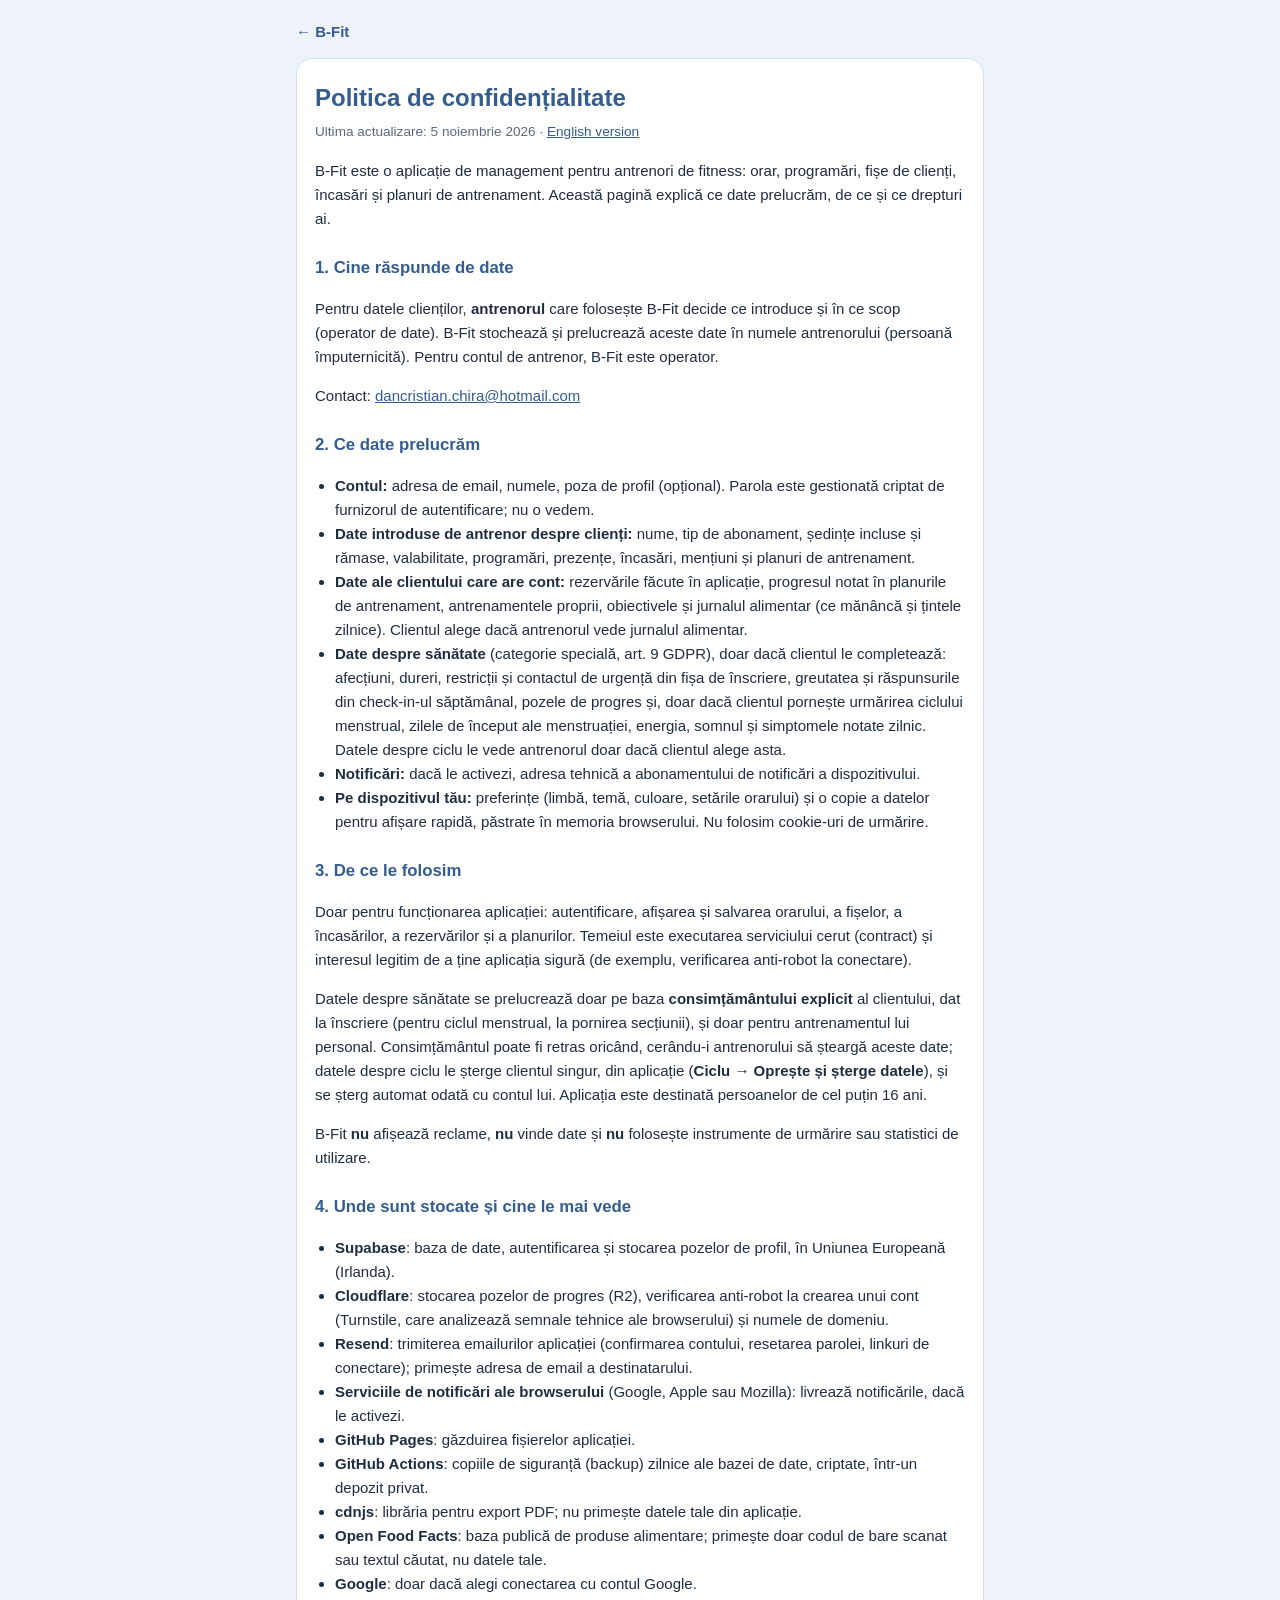
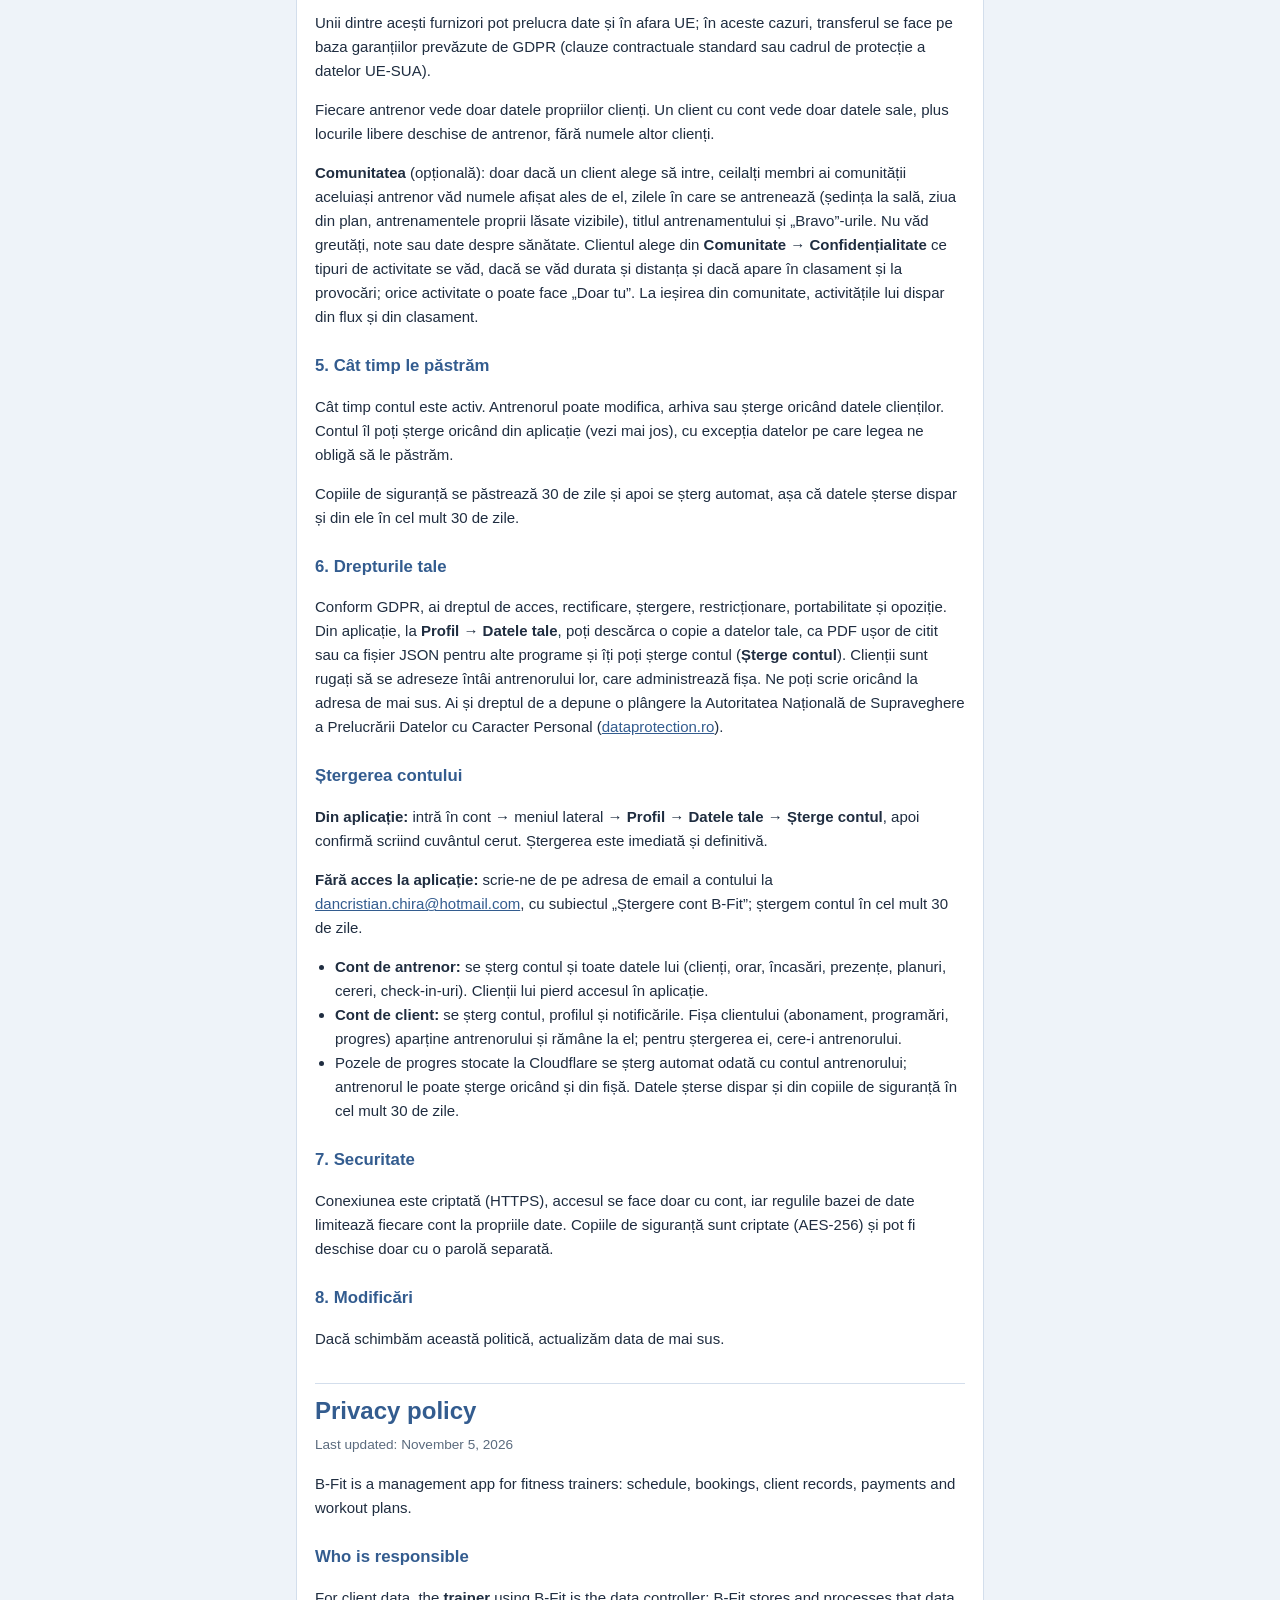
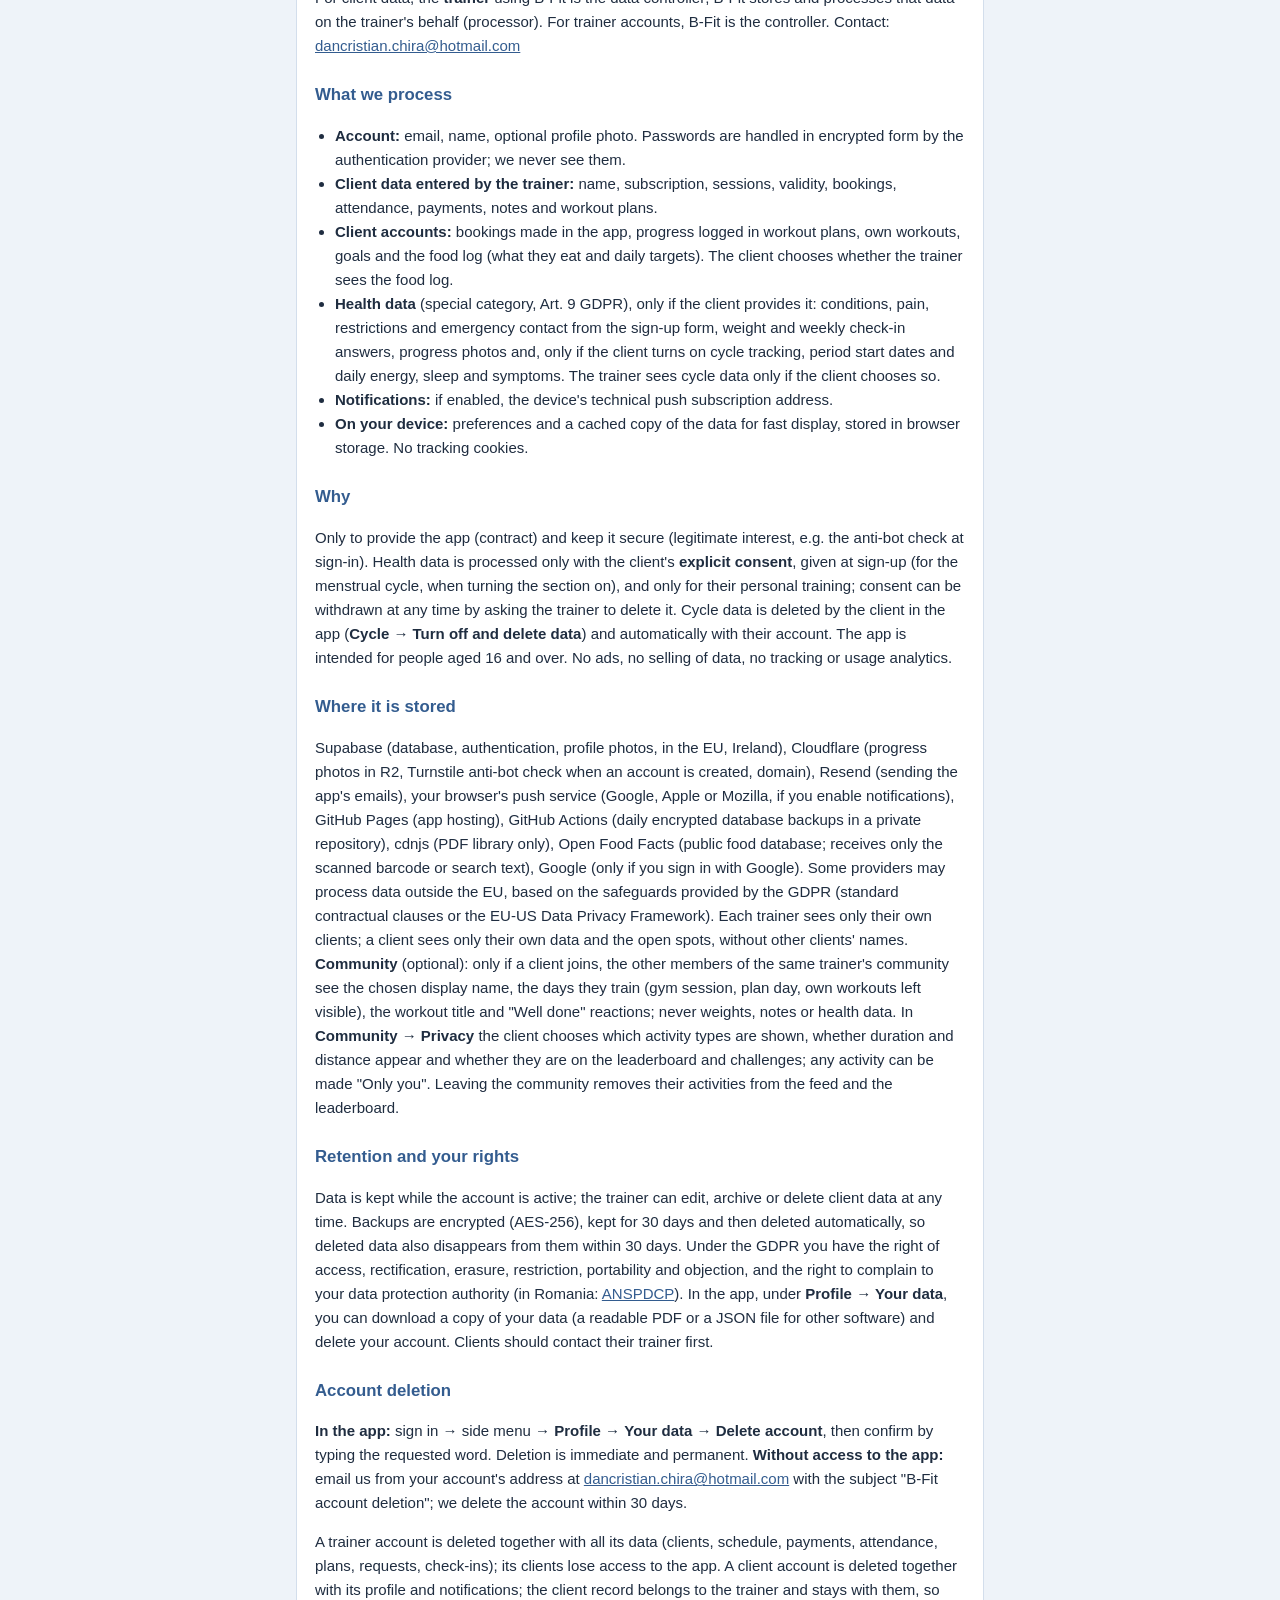
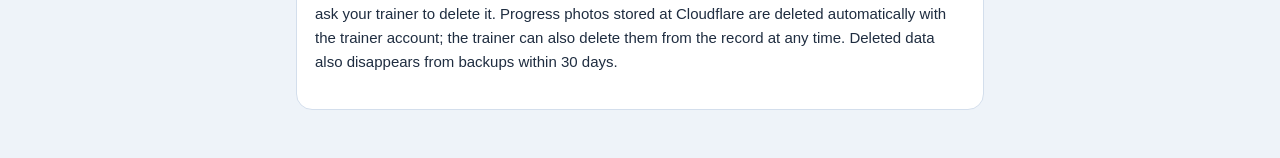
==== commit 81405279: "Comunitate (opțională): flux cu „Bravo”, clasament pe săptămână și lună după zile active, provocări " ====
--- a/confidentialitate.html
+++ b/confidentialitate.html
@@ -65,6 +65,7 @@
     </ul>
     <p>Unii dintre acești furnizori pot prelucra date și în afara UE; în aceste cazuri, transferul se face pe baza garanțiilor prevăzute de GDPR (clauze contractuale standard sau cadrul de protecție a datelor UE-SUA).</p>
     <p>Fiecare antrenor vede doar datele propriilor clienți. Un client cu cont vede doar datele sale, plus locurile libere deschise de antrenor, fără numele altor clienți.</p>
+    <p><b>Comunitatea</b> (opțională): doar dacă un client alege să intre, ceilalți membri ai comunității aceluiași antrenor văd numele afișat ales de el, zilele în care se antrenează (ședința la sală, ziua din plan, antrenamentele proprii lăsate vizibile), titlul antrenamentului și „Bravo”-urile. Nu văd greutăți, note sau date despre sănătate. Clientul alege din <b>Comunitate → Confidențialitate</b> ce tipuri de activitate se văd, dacă se văd durata și distanța și dacă apare în clasament și la provocări; orice activitate o poate face „Doar tu”. La ieșirea din comunitate, activitățile lui dispar din flux și din clasament.</p>
 
     <h2>5. Cât timp le păstrăm</h2>
     <p>Cât timp contul este activ. Antrenorul poate modifica, arhiva sau șterge oricând datele clienților. Contul îl poți șterge oricând din aplicație (vezi mai jos), cu excepția datelor pe care legea ne obligă să le păstrăm.</p>
@@ -106,7 +107,7 @@
       <h2>Why</h2>
       <p>Only to provide the app (contract) and keep it secure (legitimate interest, e.g. the anti-bot check at sign-in). Health data is processed only with the client's <b>explicit consent</b>, given at sign-up (for the menstrual cycle, when turning the section on), and only for their personal training; consent can be withdrawn at any time by asking the trainer to delete it. Cycle data is deleted by the client in the app (<b>Cycle → Turn off and delete data</b>) and automatically with their account. The app is intended for people aged 16 and over. No ads, no selling of data, no tracking or usage analytics.</p>
       <h2>Where it is stored</h2>
-      <p>Supabase (database, authentication, profile photos, in the EU, Ireland), Cloudflare (progress photos in R2, Turnstile anti-bot check when an account is created, domain), Resend (sending the app's emails), your browser's push service (Google, Apple or Mozilla, if you enable notifications), GitHub Pages (app hosting), GitHub Actions (daily encrypted database backups in a private repository), cdnjs (PDF library only), Open Food Facts (public food database; receives only the scanned barcode or search text), Google (only if you sign in with Google). Some providers may process data outside the EU, based on the safeguards provided by the GDPR (standard contractual clauses or the EU-US Data Privacy Framework). Each trainer sees only their own clients; a client sees only their own data and the open spots, without other clients' names.</p>
+      <p>Supabase (database, authentication, profile photos, in the EU, Ireland), Cloudflare (progress photos in R2, Turnstile anti-bot check when an account is created, domain), Resend (sending the app's emails), your browser's push service (Google, Apple or Mozilla, if you enable notifications), GitHub Pages (app hosting), GitHub Actions (daily encrypted database backups in a private repository), cdnjs (PDF library only), Open Food Facts (public food database; receives only the scanned barcode or search text), Google (only if you sign in with Google). Some providers may process data outside the EU, based on the safeguards provided by the GDPR (standard contractual clauses or the EU-US Data Privacy Framework). Each trainer sees only their own clients; a client sees only their own data and the open spots, without other clients' names. <b>Community</b> (optional): only if a client joins, the other members of the same trainer's community see the chosen display name, the days they train (gym session, plan day, own workouts left visible), the workout title and "Well done" reactions; never weights, notes or health data. In <b>Community → Privacy</b> the client chooses which activity types are shown, whether duration and distance appear and whether they are on the leaderboard and challenges; any activity can be made "Only you". Leaving the community removes their activities from the feed and the leaderboard.</p>
       <h2>Retention and your rights</h2>
       <p>Data is kept while the account is active; the trainer can edit, archive or delete client data at any time. Backups are encrypted (AES-256), kept for 30 days and then deleted automatically, so deleted data also disappears from them within 30 days. Under the GDPR you have the right of access, rectification, erasure, restriction, portability and objection, and the right to complain to your data protection authority (in Romania: <a href="https://www.dataprotection.ro" target="_blank" rel="noopener">ANSPDCP</a>). In the app, under <b>Profile → Your data</b>, you can download a copy of your data (a readable PDF or a JSON file for other software) and delete your account. Clients should contact their trainer first.</p>
       <h2 id="deletion">Account deletion</h2>
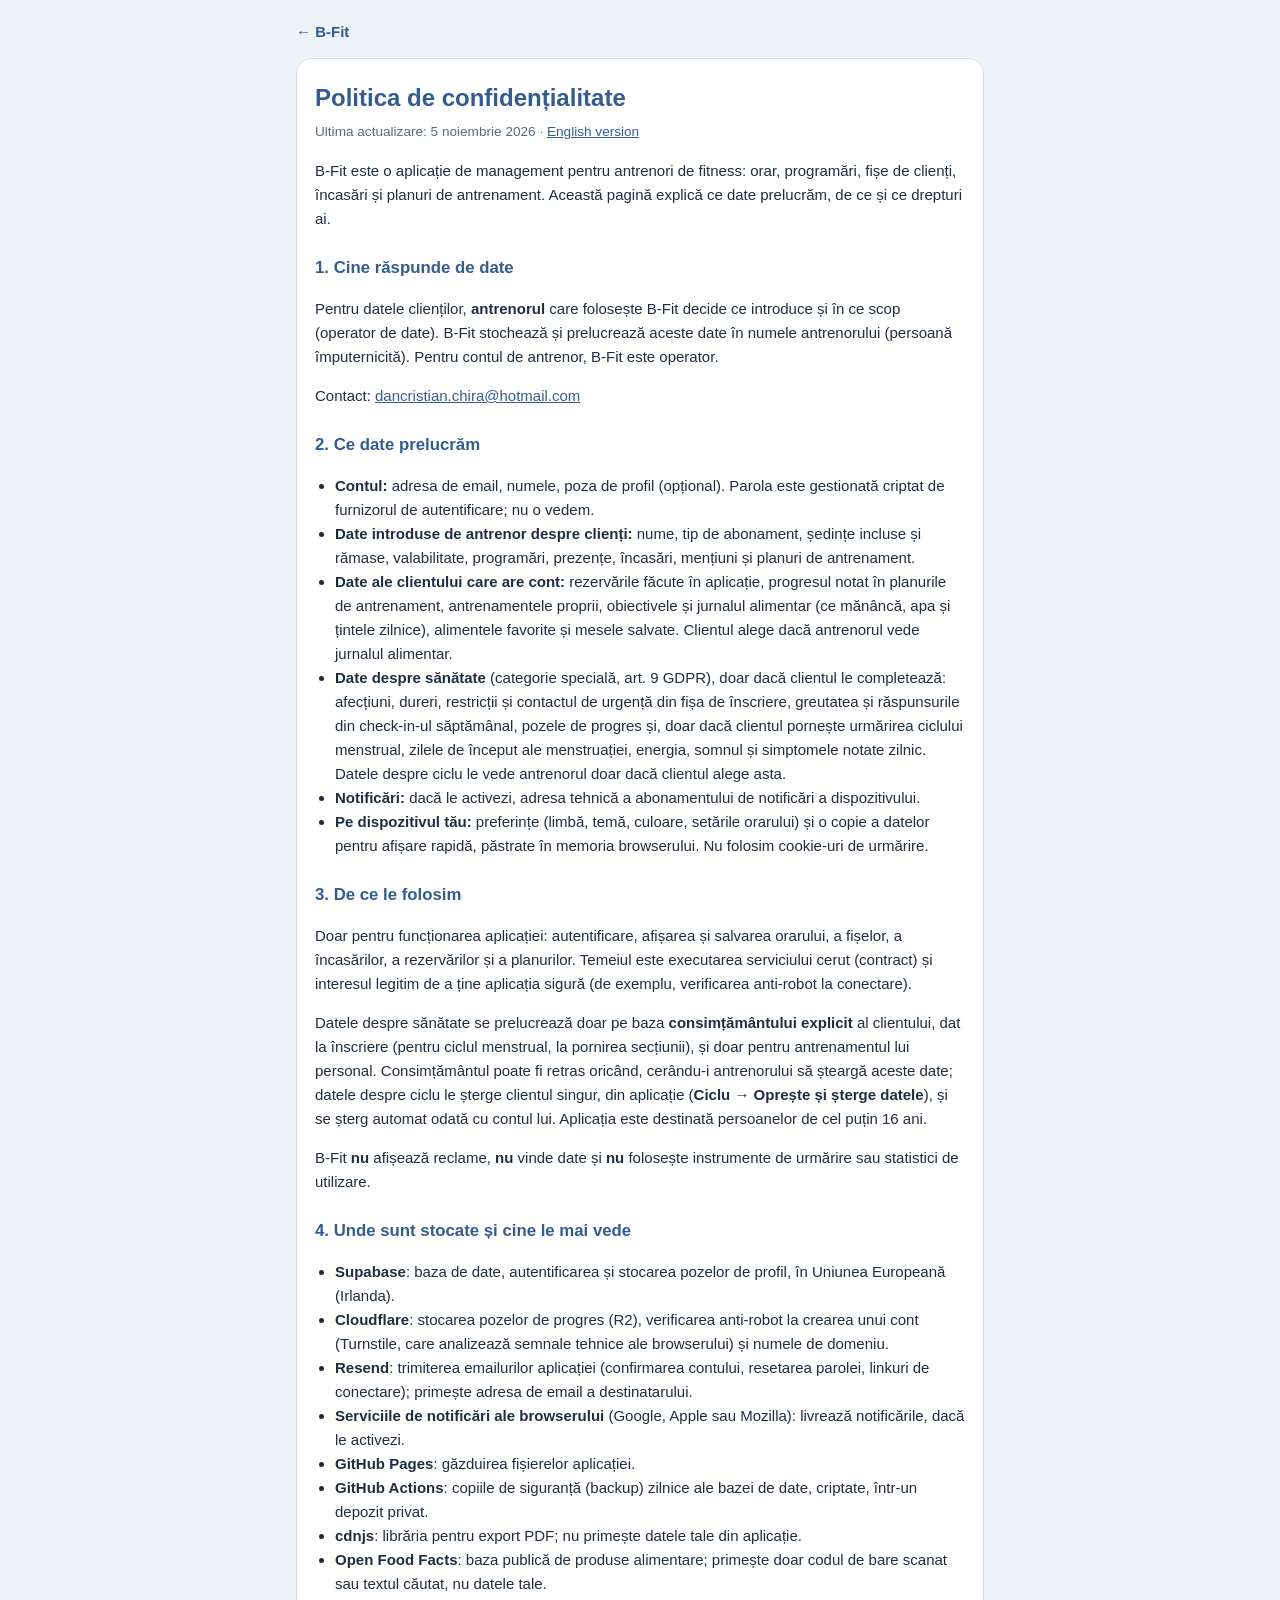
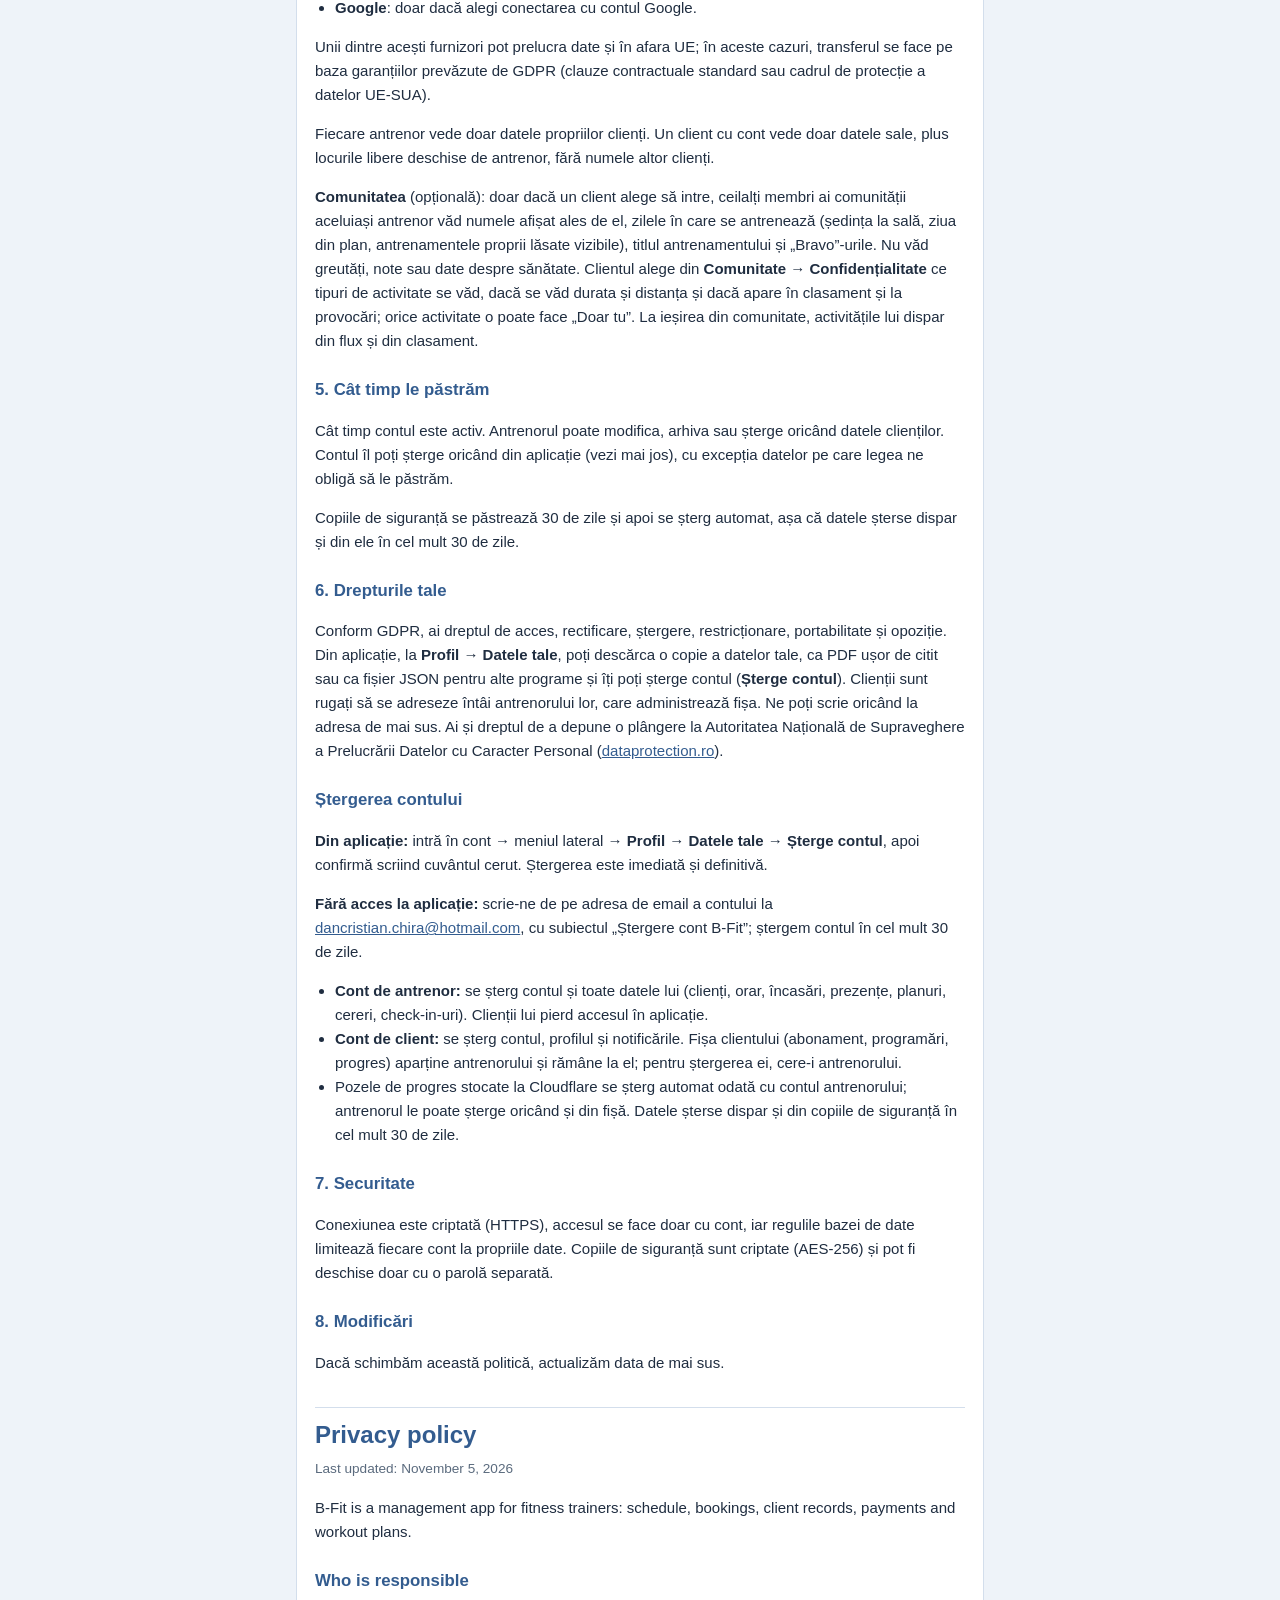
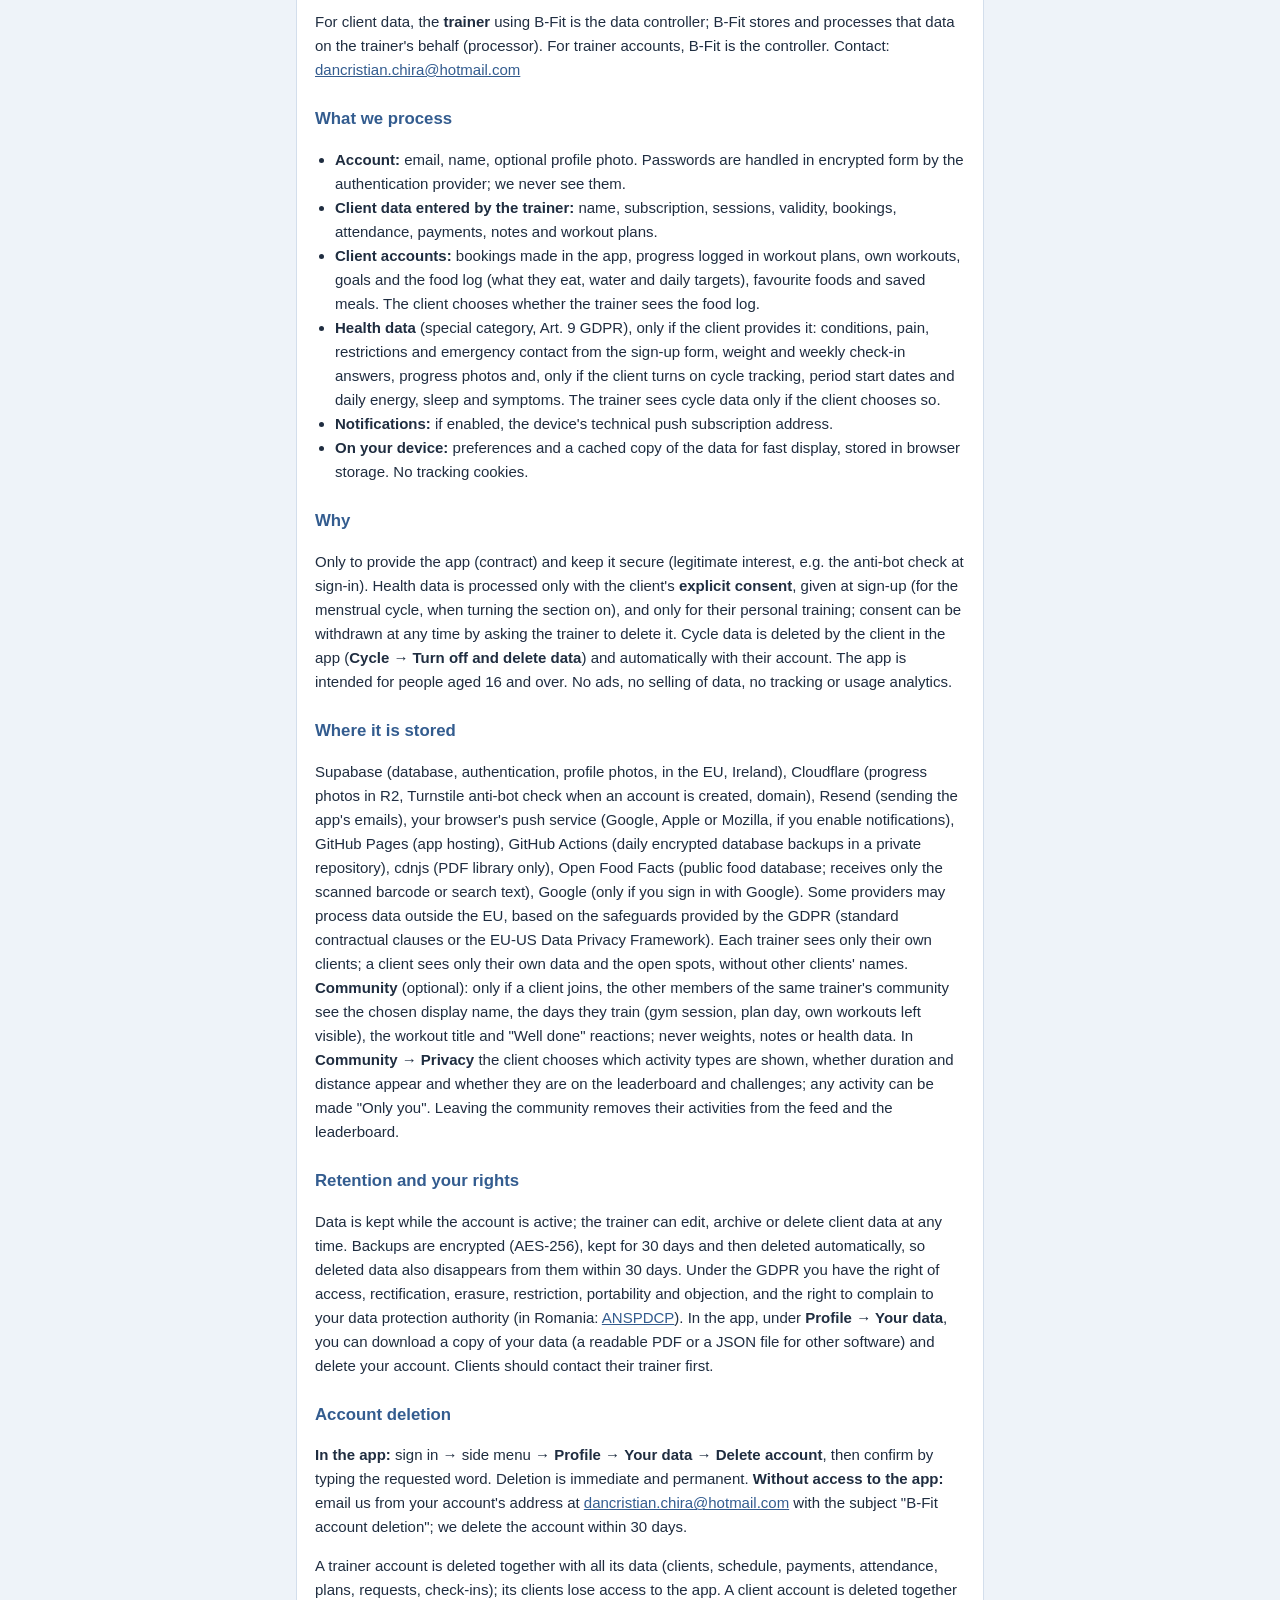
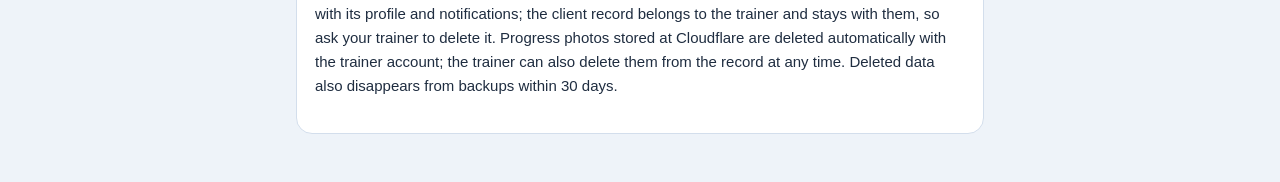
==== commit 40bfa43d: "Nutriție: 250 de alimente de bază în română (USDA) cu porții ca acasă, căutare fără diacritice, favo" ====
--- a/confidentialitate.html
+++ b/confidentialitate.html
@@ -40,7 +40,7 @@
     <ul>
       <li><b>Contul:</b> adresa de email, numele, poza de profil (opțional). Parola este gestionată criptat de furnizorul de autentificare; nu o vedem.</li>
       <li><b>Date introduse de antrenor despre clienți:</b> nume, tip de abonament, ședințe incluse și rămase, valabilitate, programări, prezențe, încasări, mențiuni și planuri de antrenament.</li>
-      <li><b>Date ale clientului care are cont:</b> rezervările făcute în aplicație, progresul notat în planurile de antrenament, antrenamentele proprii, obiectivele și jurnalul alimentar (ce mănâncă și țintele zilnice). Clientul alege dacă antrenorul vede jurnalul alimentar.</li>
+      <li><b>Date ale clientului care are cont:</b> rezervările făcute în aplicație, progresul notat în planurile de antrenament, antrenamentele proprii, obiectivele și jurnalul alimentar (ce mănâncă, apa și țintele zilnice), alimentele favorite și mesele salvate. Clientul alege dacă antrenorul vede jurnalul alimentar.</li>
       <li><b>Date despre sănătate</b> (categorie specială, art. 9 GDPR), doar dacă clientul le completează: afecțiuni, dureri, restricții și contactul de urgență din fișa de înscriere, greutatea și răspunsurile din check-in-ul săptămânal, pozele de progres și, doar dacă clientul pornește urmărirea ciclului menstrual, zilele de început ale menstruației, energia, somnul și simptomele notate zilnic. Datele despre ciclu le vede antrenorul doar dacă clientul alege asta.</li>
       <li><b>Notificări:</b> dacă le activezi, adresa tehnică a abonamentului de notificări a dispozitivului.</li>
       <li><b>Pe dispozitivul tău:</b> preferințe (limbă, temă, culoare, setările orarului) și o copie a datelor pentru afișare rapidă, păstrate în memoria browserului. Nu folosim cookie-uri de urmărire.</li>
@@ -99,7 +99,7 @@
       <ul>
         <li><b>Account:</b> email, name, optional profile photo. Passwords are handled in encrypted form by the authentication provider; we never see them.</li>
         <li><b>Client data entered by the trainer:</b> name, subscription, sessions, validity, bookings, attendance, payments, notes and workout plans.</li>
-        <li><b>Client accounts:</b> bookings made in the app, progress logged in workout plans, own workouts, goals and the food log (what they eat and daily targets). The client chooses whether the trainer sees the food log.</li>
+        <li><b>Client accounts:</b> bookings made in the app, progress logged in workout plans, own workouts, goals and the food log (what they eat, water and daily targets), favourite foods and saved meals. The client chooses whether the trainer sees the food log.</li>
         <li><b>Health data</b> (special category, Art. 9 GDPR), only if the client provides it: conditions, pain, restrictions and emergency contact from the sign-up form, weight and weekly check-in answers, progress photos and, only if the client turns on cycle tracking, period start dates and daily energy, sleep and symptoms. The trainer sees cycle data only if the client chooses so.</li>
         <li><b>Notifications:</b> if enabled, the device's technical push subscription address.</li>
         <li><b>On your device:</b> preferences and a cached copy of the data for fast display, stored in browser storage. No tracking cookies.</li>
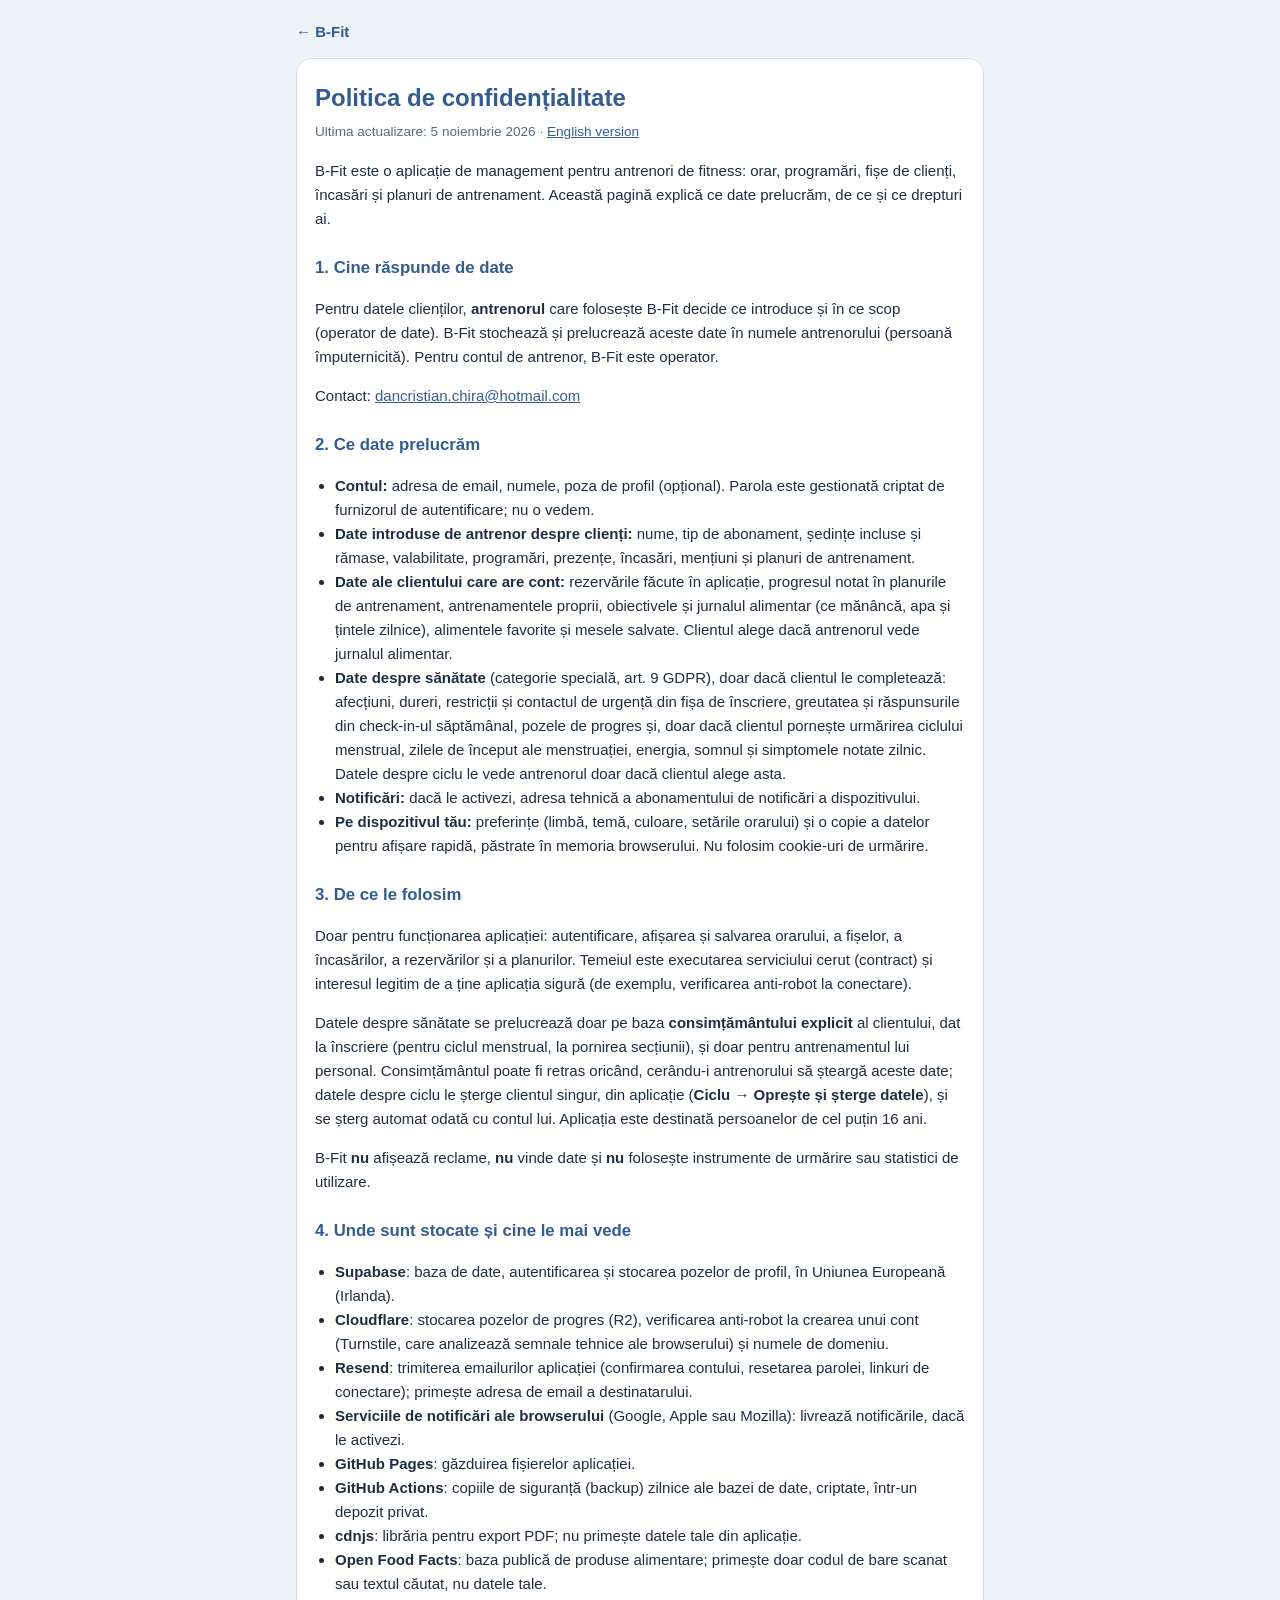
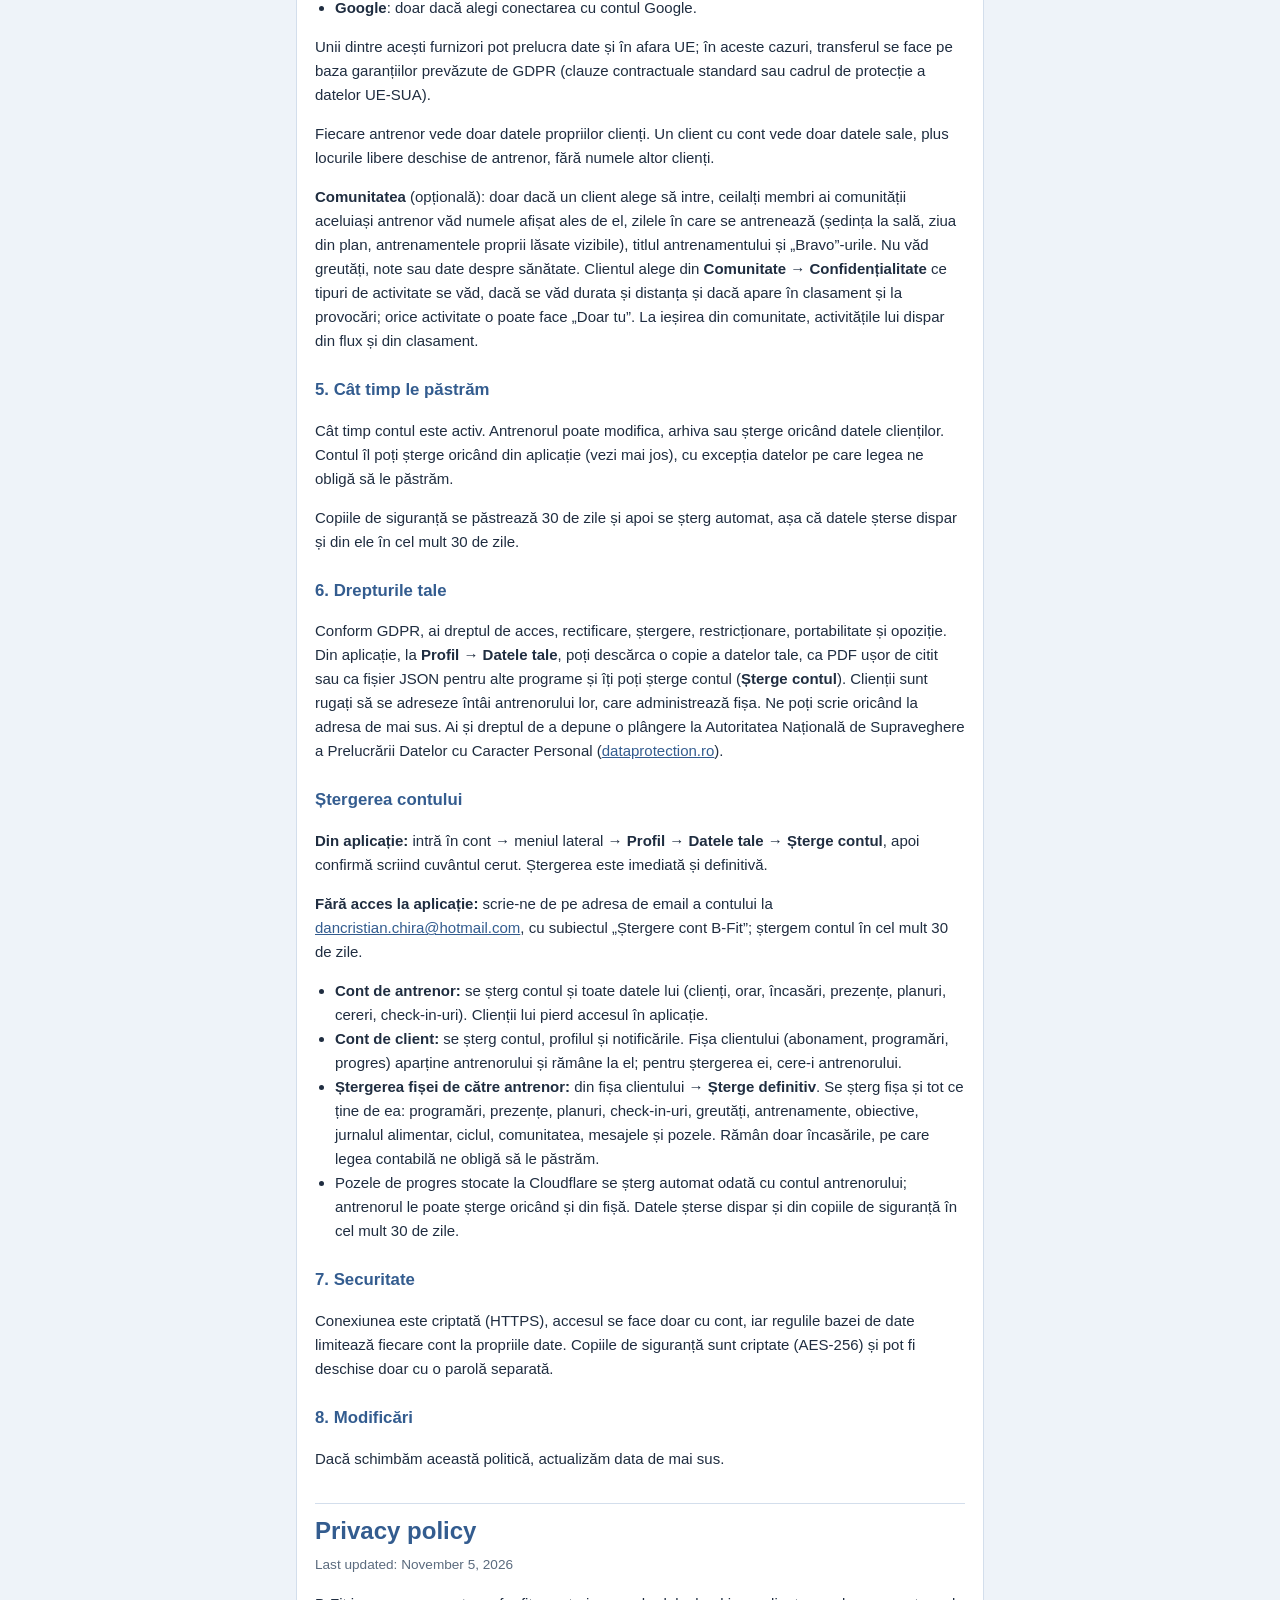
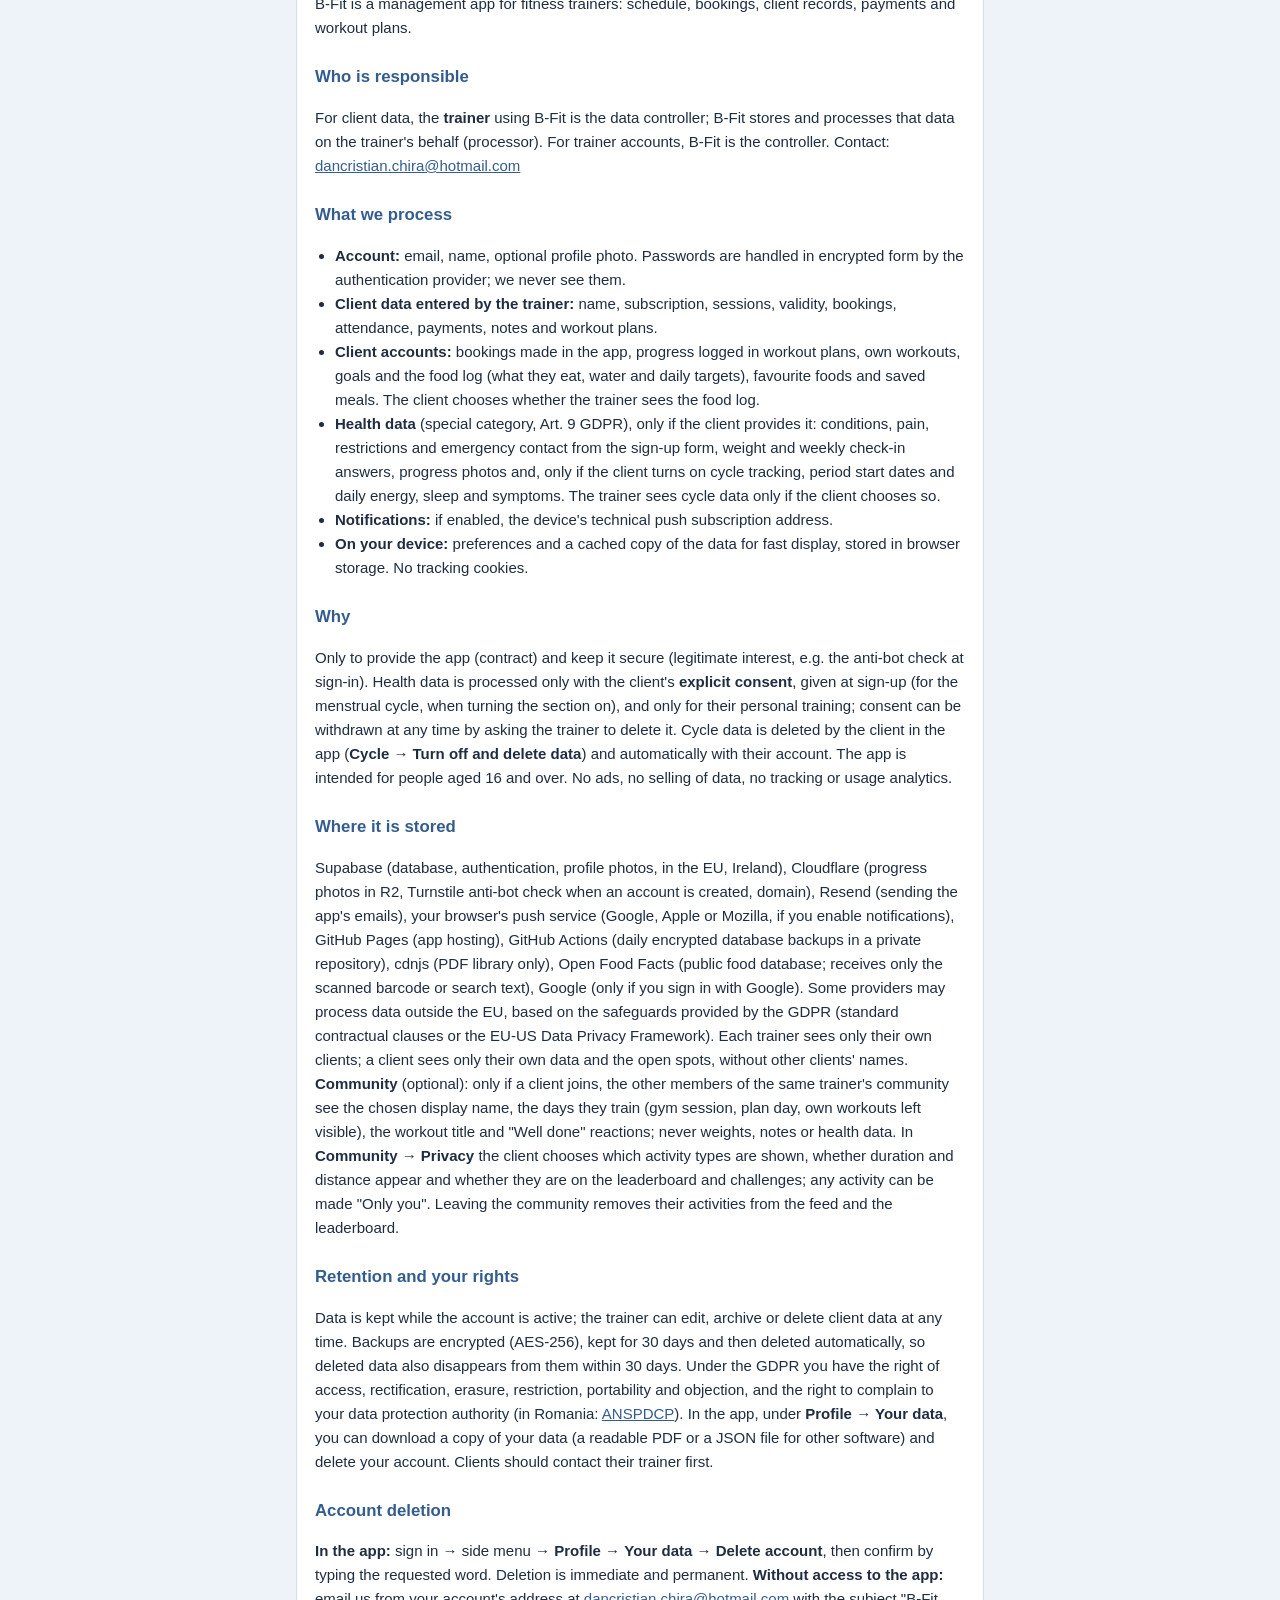
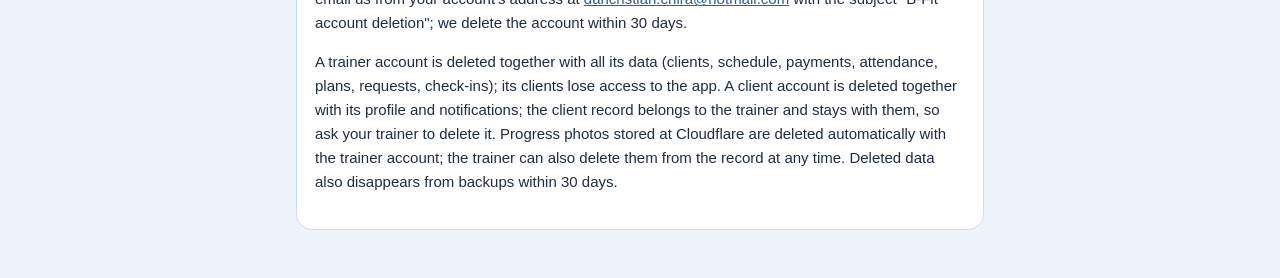
==== commit b4f9c939: "Șterge definitiv clientul (fișă, date, poze; încasările rămân), export complet al datelor, jurnalul " ====
--- a/confidentialitate.html
+++ b/confidentialitate.html
@@ -80,6 +80,7 @@
     <ul>
       <li><b>Cont de antrenor:</b> se șterg contul și toate datele lui (clienți, orar, încasări, prezențe, planuri, cereri, check-in-uri). Clienții lui pierd accesul în aplicație.</li>
       <li><b>Cont de client:</b> se șterg contul, profilul și notificările. Fișa clientului (abonament, programări, progres) aparține antrenorului și rămâne la el; pentru ștergerea ei, cere-i antrenorului.</li>
+      <li><b>Ștergerea fișei de către antrenor:</b> din fișa clientului → <b>Șterge definitiv</b>. Se șterg fișa și tot ce ține de ea: programări, prezențe, planuri, check-in-uri, greutăți, antrenamente, obiective, jurnalul alimentar, ciclul, comunitatea, mesajele și pozele. Rămân doar încasările, pe care legea contabilă ne obligă să le păstrăm.</li>
       <li>Pozele de progres stocate la Cloudflare se șterg automat odată cu contul antrenorului; antrenorul le poate șterge oricând și din fișă. Datele șterse dispar și din copiile de siguranță în cel mult 30 de zile.</li>
     </ul>
 
